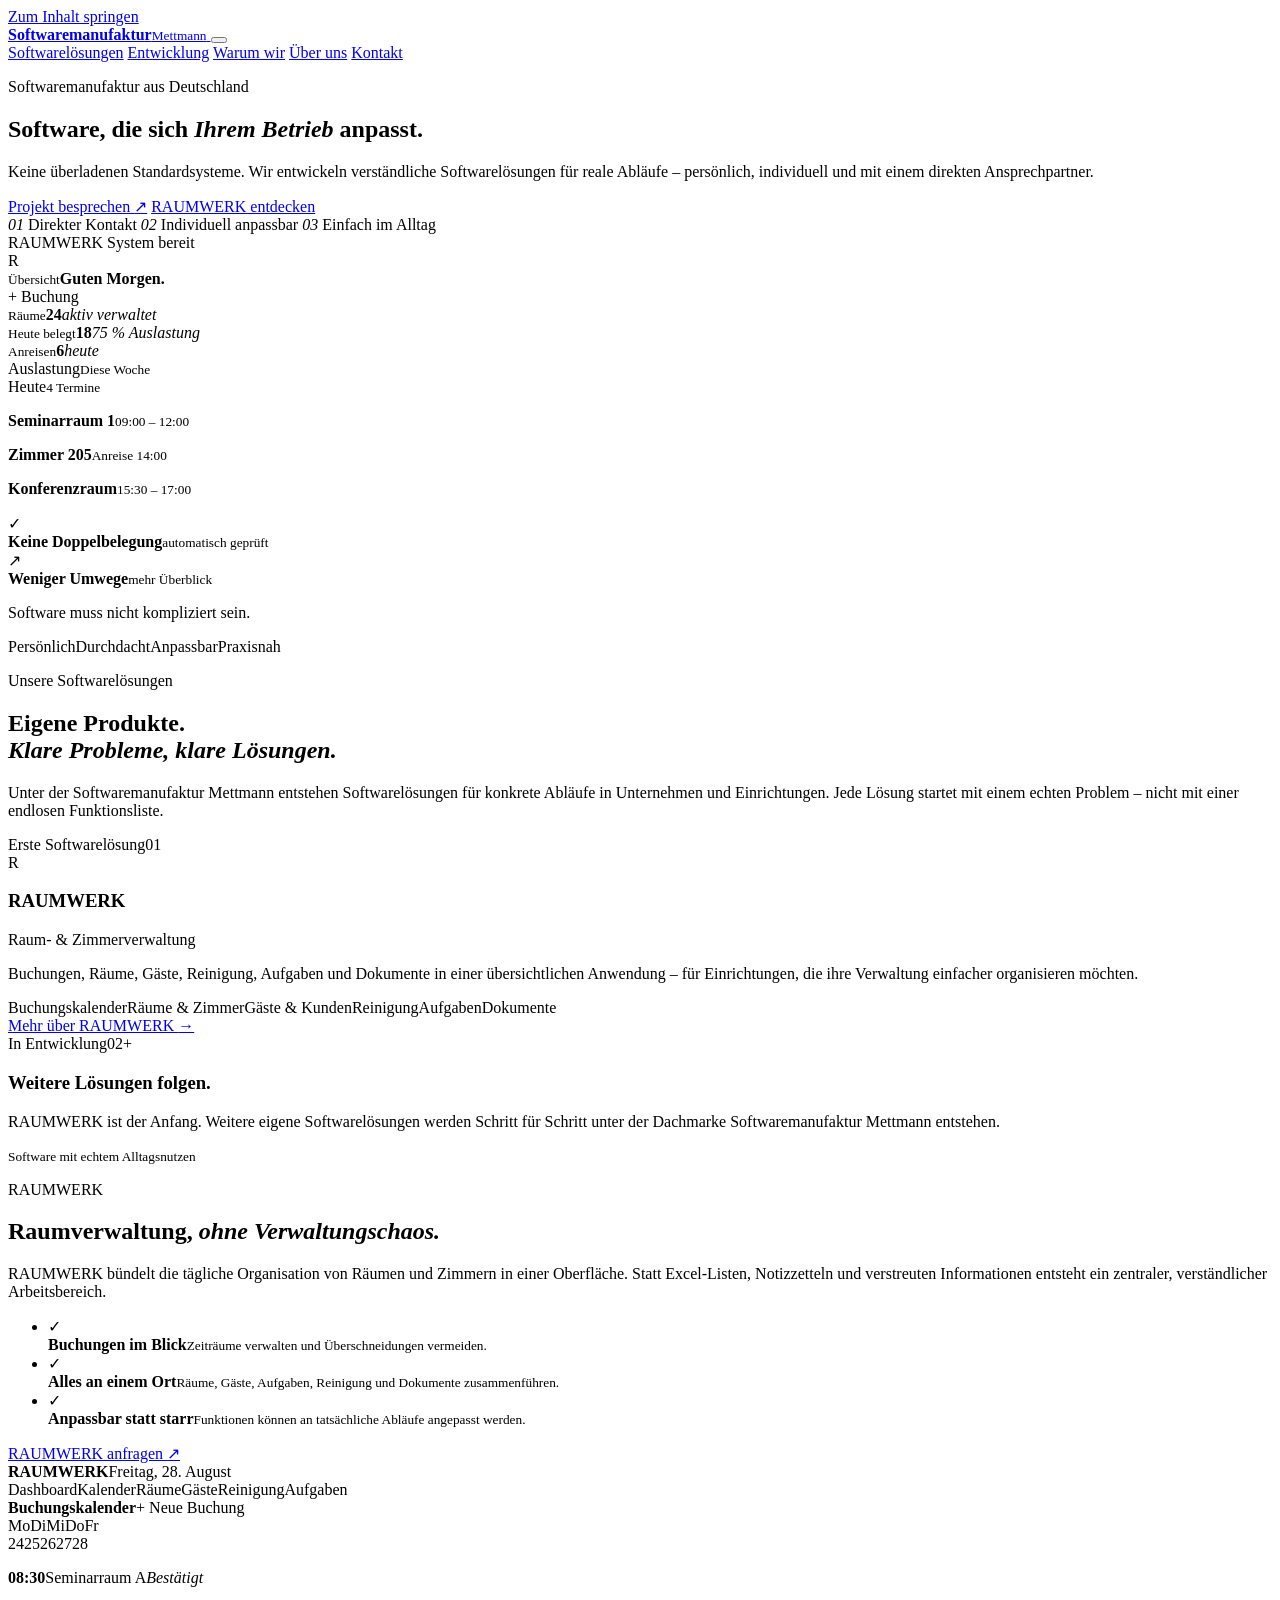
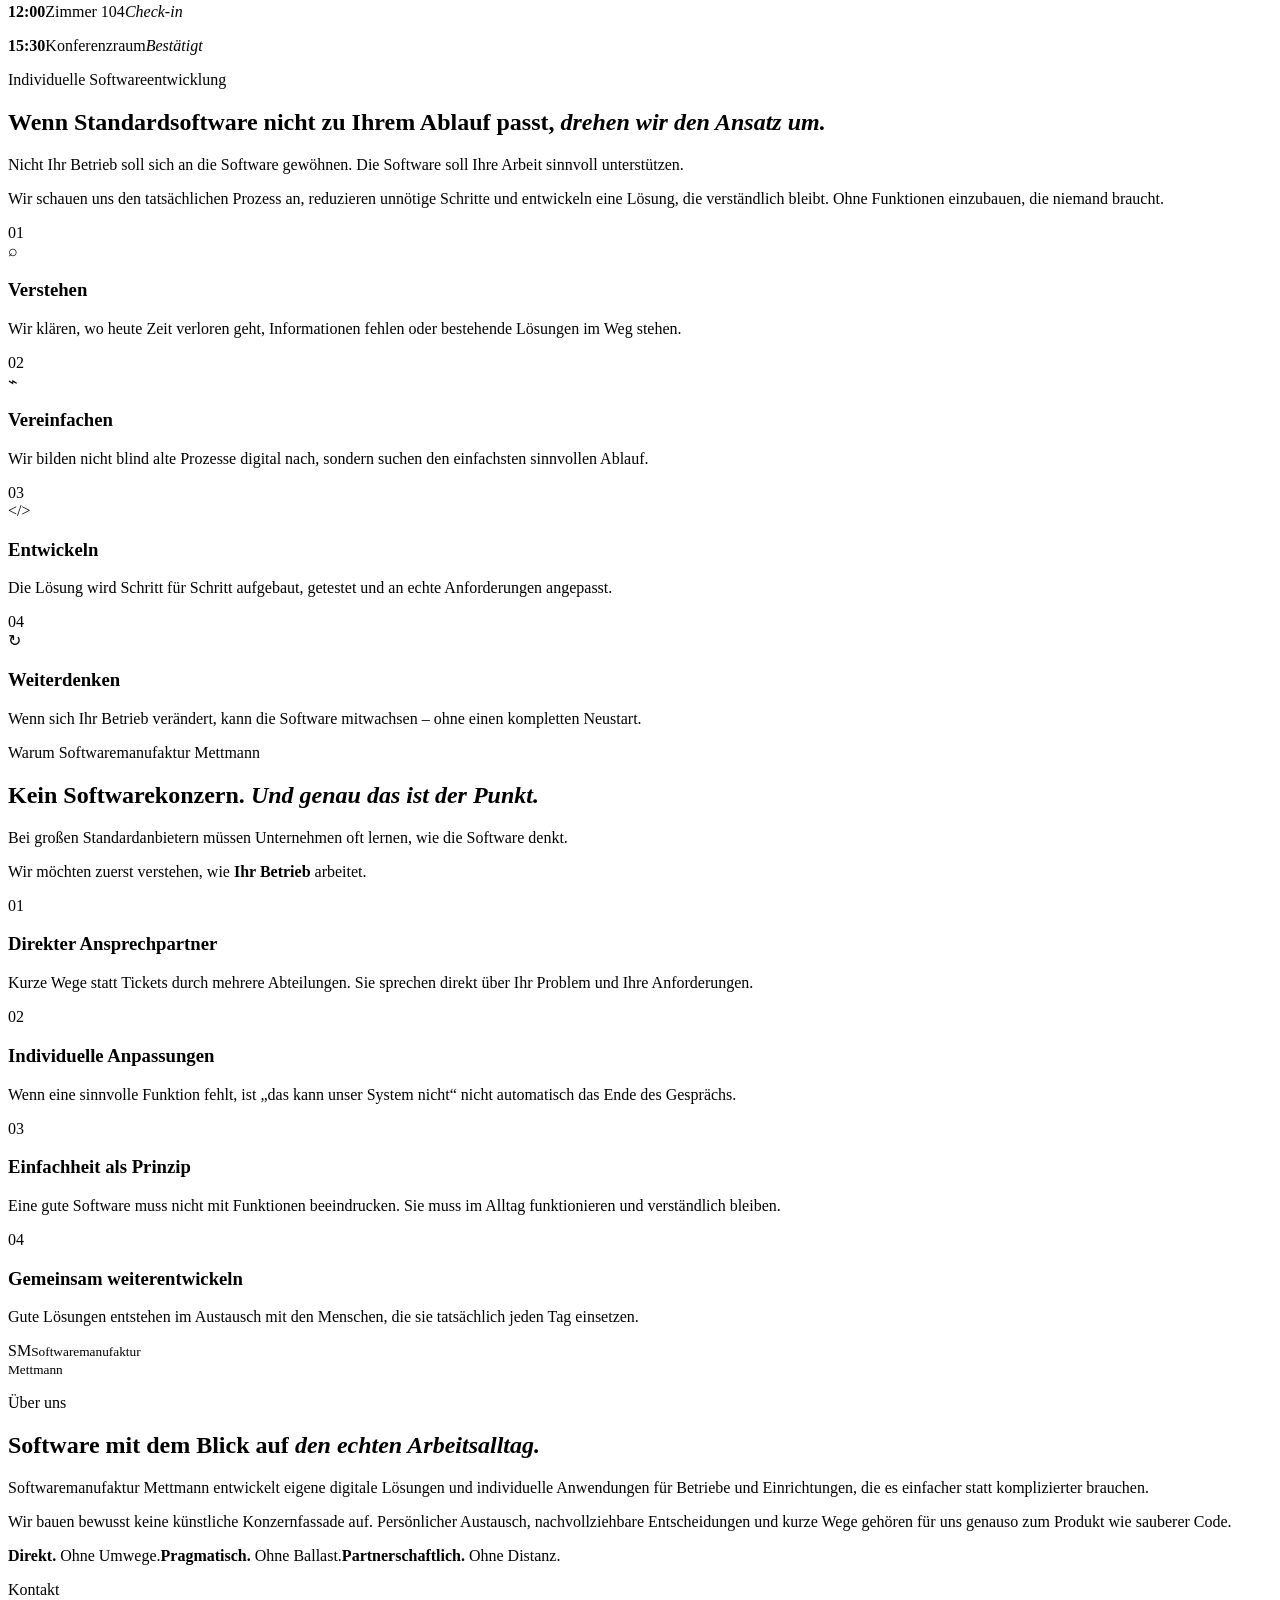
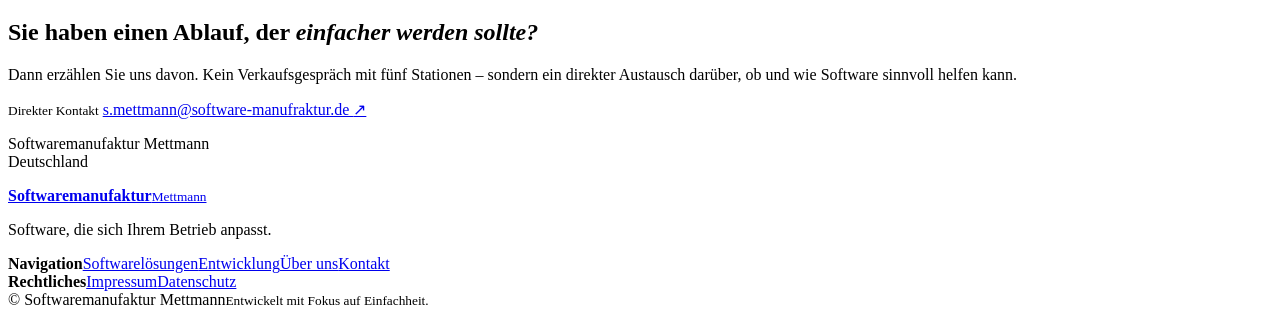
==== index.html @ 1923dc3a "feat: build homepage structure" ====
<!doctype html>
<html lang="de">
<head>
  <meta charset="utf-8">
  <meta name="viewport" content="width=device-width, initial-scale=1">
  <meta name="description" content="Softwaremanufaktur Mettmann entwickelt einfache, individuelle Softwarelösungen, die sich Ihrem Betrieb anpassen. Persönlich, direkt und ohne unnötigen Ballast.">
  <meta name="theme-color" content="#101416">
  <title>Softwaremanufaktur Mettmann – Software, die sich Ihrem Betrieb anpasst.</title>
  <link rel="stylesheet" href="styles.css">
  <script src="app.js" defer></script>
</head>
<body>
  <a class="skip-link" href="#main">Zum Inhalt springen</a>

  <header class="site-header" data-header>
    <div class="container header-inner">
      <a class="brand" href="#top" aria-label="Softwaremanufaktur Mettmann Startseite">
        <span class="brand-mark" aria-hidden="true"><span></span><span></span><span></span></span>
        <span class="brand-type"><strong>Softwaremanufaktur</strong><small>Mettmann</small></span>
      </a>

      <button class="menu-toggle" type="button" aria-label="Menü öffnen" aria-expanded="false" data-menu-toggle>
        <span></span><span></span>
      </button>

      <nav class="main-nav" aria-label="Hauptnavigation" data-nav>
        <a href="#loesungen">Softwarelösungen</a>
        <a href="#entwicklung">Entwicklung</a>
        <a href="#warum-wir">Warum wir</a>
        <a href="#ueber-uns">Über uns</a>
        <a class="nav-cta" href="#kontakt">Kontakt</a>
      </nav>
    </div>
  </header>

  <main id="main">
    <section class="hero" id="top">
      <div class="hero-glow" aria-hidden="true"></div>
      <div class="container hero-grid">
        <div class="hero-copy reveal">
          <p class="eyebrow"><span></span> Softwaremanufaktur aus Deutschland</p>
          <h1>Software, die sich <em>Ihrem Betrieb</em> anpasst.</h1>
          <p class="hero-lead">Keine überladenen Standardsysteme. Wir entwickeln verständliche Softwarelösungen für reale Abläufe – persönlich, individuell und mit einem direkten Ansprechpartner.</p>
          <div class="hero-actions">
            <a class="button button-primary" href="#kontakt">Projekt besprechen <span>↗</span></a>
            <a class="button button-ghost" href="#raumwerk">RAUMWERK entdecken</a>
          </div>
          <div class="hero-points" aria-label="Unsere Vorteile">
            <span><i>01</i> Direkter Kontakt</span>
            <span><i>02</i> Individuell anpassbar</span>
            <span><i>03</i> Einfach im Alltag</span>
          </div>
        </div>

        <div class="hero-visual reveal reveal-delay" aria-label="Vorschau einer Softwareoberfläche">
          <div class="visual-window">
            <div class="window-top">
              <div class="window-dots"><i></i><i></i><i></i></div>
              <span>RAUMWERK</span>
              <span class="window-status"><i></i> System bereit</span>
            </div>
            <div class="window-body">
              <aside class="mock-sidebar">
                <div class="mock-logo">R</div>
                <span class="mock-nav active"></span>
                <span class="mock-nav"></span>
                <span class="mock-nav"></span>
                <span class="mock-nav"></span>
                <span class="mock-nav"></span>
              </aside>
              <div class="mock-content">
                <div class="mock-heading">
                  <div><small>Übersicht</small><strong>Guten Morgen.</strong></div>
                  <span>+ Buchung</span>
                </div>
                <div class="mock-stats">
                  <article><small>Räume</small><b>24</b><i>aktiv verwaltet</i></article>
                  <article><small>Heute belegt</small><b>18</b><i>75 % Auslastung</i></article>
                  <article><small>Anreisen</small><b>6</b><i>heute</i></article>
                </div>
                <div class="mock-panels">
                  <article class="mock-chart">
                    <div class="mock-panel-title"><span>Auslastung</span><small>Diese Woche</small></div>
                    <div class="bars"><i style="--h:42%"></i><i style="--h:70%"></i><i style="--h:58%"></i><i style="--h:88%"></i><i style="--h:74%"></i><i style="--h:52%"></i><i style="--h:65%"></i></div>
                  </article>
                  <article class="mock-list">
                    <div class="mock-panel-title"><span>Heute</span><small>4 Termine</small></div>
                    <p><i></i><span><b>Seminarraum 1</b><small>09:00 – 12:00</small></span></p>
                    <p><i></i><span><b>Zimmer 205</b><small>Anreise 14:00</small></span></p>
                    <p><i></i><span><b>Konferenzraum</b><small>15:30 – 17:00</small></span></p>
                  </article>
                </div>
              </div>
            </div>
          </div>
          <div class="floating-note note-one"><span>✓</span><div><b>Keine Doppelbelegung</b><small>automatisch geprüft</small></div></div>
          <div class="floating-note note-two"><span>↗</span><div><b>Weniger Umwege</b><small>mehr Überblick</small></div></div>
        </div>
      </div>
    </section>

    <section class="trust-strip" aria-label="Positionierung">
      <div class="container trust-inner">
        <p>Software muss nicht kompliziert sein.</p>
        <div class="trust-line"></div>
        <span>Persönlich</span><span>Durchdacht</span><span>Anpassbar</span><span>Praxisnah</span>
      </div>
    </section>

    <section class="section solutions" id="loesungen">
      <div class="container">
        <div class="section-head reveal">
          <div>
            <p class="eyebrow"><span></span> Unsere Softwarelösungen</p>
            <h2>Eigene Produkte. <br><em>Klare Probleme, klare Lösungen.</em></h2>
          </div>
          <p>Unter der Softwaremanufaktur Mettmann entstehen Softwarelösungen für konkrete Abläufe in Unternehmen und Einrichtungen. Jede Lösung startet mit einem echten Problem – nicht mit einer endlosen Funktionsliste.</p>
        </div>

        <div class="product-grid">
          <article class="product-card product-featured reveal" id="raumwerk">
            <div class="product-topline"><span class="product-status"><i></i> Erste Softwarelösung</span><span>01</span></div>
            <div class="product-title">
              <div class="raumwerk-mark" aria-hidden="true">R</div>
              <div><h3>RAUMWERK</h3><p>Raum- & Zimmerverwaltung</p></div>
            </div>
            <p class="product-copy">Buchungen, Räume, Gäste, Reinigung, Aufgaben und Dokumente in einer übersichtlichen Anwendung – für Einrichtungen, die ihre Verwaltung einfacher organisieren möchten.</p>
            <div class="feature-tags">
              <span>Buchungskalender</span><span>Räume & Zimmer</span><span>Gäste & Kunden</span><span>Reinigung</span><span>Aufgaben</span><span>Dokumente</span>
            </div>
            <a class="text-link" href="#raumwerk-detail">Mehr über RAUMWERK <span>→</span></a>
          </article>

          <article class="product-card product-next reveal reveal-delay">
            <div class="product-topline"><span class="product-status muted-status">In Entwicklung</span><span>02+</span></div>
            <div class="next-symbol" aria-hidden="true"><i></i><i></i><i></i></div>
            <h3>Weitere Lösungen folgen.</h3>
            <p>RAUMWERK ist der Anfang. Weitere eigene Softwarelösungen werden Schritt für Schritt unter der Dachmarke Softwaremanufaktur Mettmann entstehen.</p>
            <div class="next-line"><span></span><small>Software mit echtem Alltagsnutzen</small></div>
          </article>
        </div>
      </div>
    </section>

    <section class="section room-section" id="raumwerk-detail">
      <div class="container room-grid">
        <div class="room-copy reveal">
          <p class="eyebrow light"><span></span> RAUMWERK</p>
          <h2>Raumverwaltung, <em>ohne Verwaltungschaos.</em></h2>
          <p>RAUMWERK bündelt die tägliche Organisation von Räumen und Zimmern in einer Oberfläche. Statt Excel-Listen, Notizzetteln und verstreuten Informationen entsteht ein zentraler, verständlicher Arbeitsbereich.</p>
          <ul class="check-list">
            <li><span>✓</span><div><b>Buchungen im Blick</b><small>Zeiträume verwalten und Überschneidungen vermeiden.</small></div></li>
            <li><span>✓</span><div><b>Alles an einem Ort</b><small>Räume, Gäste, Aufgaben, Reinigung und Dokumente zusammenführen.</small></div></li>
            <li><span>✓</span><div><b>Anpassbar statt starr</b><small>Funktionen können an tatsächliche Abläufe angepasst werden.</small></div></li>
          </ul>
          <a class="button button-light" href="#kontakt">RAUMWERK anfragen <span>↗</span></a>
        </div>

        <div class="room-interface reveal reveal-delay" aria-hidden="true">
          <div class="room-ui-top"><strong>RAUMWERK</strong><span>Freitag, 28. August</span></div>
          <div class="room-ui-body">
            <div class="room-ui-nav">
              <span class="active">Dashboard</span><span>Kalender</span><span>Räume</span><span>Gäste</span><span>Reinigung</span><span>Aufgaben</span>
            </div>
            <div class="room-ui-main">
              <div class="room-ui-head"><strong>Buchungskalender</strong><span>+ Neue Buchung</span></div>
              <div class="calendar-row labels"><span>Mo</span><span>Di</span><span>Mi</span><span>Do</span><span>Fr</span></div>
              <div class="calendar-row cells"><span>24</span><span>25<i></i></span><span>26<i></i><i></i></span><span>27<i></i></span><span class="today">28<i></i><i></i></span></div>
              <div class="room-table"><p><b>08:30</b><span>Seminarraum A</span><em>Bestätigt</em></p><p><b>12:00</b><span>Zimmer 104</span><em>Check-in</em></p><p><b>15:30</b><span>Konferenzraum</span><em>Bestätigt</em></p></div>
            </div>
          </div>
        </div>
      </div>
    </section>

    <section class="section development" id="entwicklung">
      <div class="container dev-grid">
        <div class="dev-heading reveal">
          <p class="eyebrow"><span></span> Individuelle Softwareentwicklung</p>
          <h2>Wenn Standardsoftware nicht zu Ihrem Ablauf passt, <em>drehen wir den Ansatz um.</em></h2>
        </div>
        <div class="dev-copy reveal reveal-delay">
          <p class="large-copy">Nicht Ihr Betrieb soll sich an die Software gewöhnen. Die Software soll Ihre Arbeit sinnvoll unterstützen.</p>
          <p>Wir schauen uns den tatsächlichen Prozess an, reduzieren unnötige Schritte und entwickeln eine Lösung, die verständlich bleibt. Ohne Funktionen einzubauen, die niemand braucht.</p>
        </div>
      </div>

      <div class="container process-grid">
        <article class="process-card reveal"><span>01</span><div class="process-icon">⌕</div><h3>Verstehen</h3><p>Wir klären, wo heute Zeit verloren geht, Informationen fehlen oder bestehende Lösungen im Weg stehen.</p></article>
        <article class="process-card reveal"><span>02</span><div class="process-icon">⌁</div><h3>Vereinfachen</h3><p>Wir bilden nicht blind alte Prozesse digital nach, sondern suchen den einfachsten sinnvollen Ablauf.</p></article>
        <article class="process-card reveal"><span>03</span><div class="process-icon">&lt;/&gt;</div><h3>Entwickeln</h3><p>Die Lösung wird Schritt für Schritt aufgebaut, getestet und an echte Anforderungen angepasst.</p></article>
        <article class="process-card reveal"><span>04</span><div class="process-icon">↻</div><h3>Weiterdenken</h3><p>Wenn sich Ihr Betrieb verändert, kann die Software mitwachsen – ohne einen kompletten Neustart.</p></article>
      </div>
    </section>

    <section class="section why" id="warum-wir">
      <div class="container">
        <div class="why-intro reveal">
          <p class="eyebrow light"><span></span> Warum Softwaremanufaktur Mettmann</p>
          <h2>Kein Softwarekonzern. <em>Und genau das ist der Punkt.</em></h2>
        </div>
        <div class="why-layout">
          <div class="why-statement reveal">
            <p>Bei großen Standardanbietern müssen Unternehmen oft lernen, wie die Software denkt.</p>
            <p class="accent-copy">Wir möchten zuerst verstehen, wie <strong>Ihr Betrieb</strong> arbeitet.</p>
          </div>
          <div class="why-list reveal reveal-delay">
            <article><span>01</span><div><h3>Direkter Ansprechpartner</h3><p>Kurze Wege statt Tickets durch mehrere Abteilungen. Sie sprechen direkt über Ihr Problem und Ihre Anforderungen.</p></div></article>
            <article><span>02</span><div><h3>Individuelle Anpassungen</h3><p>Wenn eine sinnvolle Funktion fehlt, ist „das kann unser System nicht“ nicht automatisch das Ende des Gesprächs.</p></div></article>
            <article><span>03</span><div><h3>Einfachheit als Prinzip</h3><p>Eine gute Software muss nicht mit Funktionen beeindrucken. Sie muss im Alltag funktionieren und verständlich bleiben.</p></div></article>
            <article><span>04</span><div><h3>Gemeinsam weiterentwickeln</h3><p>Gute Lösungen entstehen im Austausch mit den Menschen, die sie tatsächlich jeden Tag einsetzen.</p></div></article>
          </div>
        </div>
      </div>
    </section>

    <section class="section about" id="ueber-uns">
      <div class="container about-grid">
        <div class="about-number reveal"><span>SM</span><small>Softwaremanufaktur<br>Mettmann</small></div>
        <div class="about-copy reveal reveal-delay">
          <p class="eyebrow"><span></span> Über uns</p>
          <h2>Software mit dem Blick auf <em>den echten Arbeitsalltag.</em></h2>
          <p class="large-copy">Softwaremanufaktur Mettmann entwickelt eigene digitale Lösungen und individuelle Anwendungen für Betriebe und Einrichtungen, die es einfacher statt komplizierter brauchen.</p>
          <p>Wir bauen bewusst keine künstliche Konzernfassade auf. Persönlicher Austausch, nachvollziehbare Entscheidungen und kurze Wege gehören für uns genauso zum Produkt wie sauberer Code.</p>
          <div class="about-values"><span><b>Direkt.</b> Ohne Umwege.</span><span><b>Pragmatisch.</b> Ohne Ballast.</span><span><b>Partnerschaftlich.</b> Ohne Distanz.</span></div>
        </div>
      </div>
    </section>

    <section class="contact-section" id="kontakt">
      <div class="container contact-card reveal">
        <div class="contact-copy">
          <p class="eyebrow light"><span></span> Kontakt</p>
          <h2>Sie haben einen Ablauf, der <em>einfacher werden sollte?</em></h2>
          <p>Dann erzählen Sie uns davon. Kein Verkaufsgespräch mit fünf Stationen – sondern ein direkter Austausch darüber, ob und wie Software sinnvoll helfen kann.</p>
        </div>
        <div class="contact-action">
          <small>Direkter Kontakt</small>
          <a href="mailto:s.mettmann@software-manufraktur.de">s.mettmann@software-manufraktur.de <span>↗</span></a>
          <p>Softwaremanufaktur Mettmann<br>Deutschland</p>
        </div>
      </div>
    </section>
  </main>

  <footer class="site-footer">
    <div class="container footer-grid">
      <div class="footer-brand">
        <a class="brand" href="#top">
          <span class="brand-mark" aria-hidden="true"><span></span><span></span><span></span></span>
          <span class="brand-type"><strong>Softwaremanufaktur</strong><small>Mettmann</small></span>
        </a>
        <p>Software, die sich Ihrem Betrieb anpasst.</p>
      </div>
      <div class="footer-links"><strong>Navigation</strong><a href="#loesungen">Softwarelösungen</a><a href="#entwicklung">Entwicklung</a><a href="#ueber-uns">Über uns</a><a href="#kontakt">Kontakt</a></div>
      <div class="footer-links"><strong>Rechtliches</strong><a href="impressum.html">Impressum</a><a href="datenschutz.html">Datenschutz</a></div>
      <div class="footer-meta"><span>© <span data-year></span> Softwaremanufaktur Mettmann</span><small>Entwickelt mit Fokus auf Einfachheit.</small></div>
    </div>
  </footer>
</body>
</html>
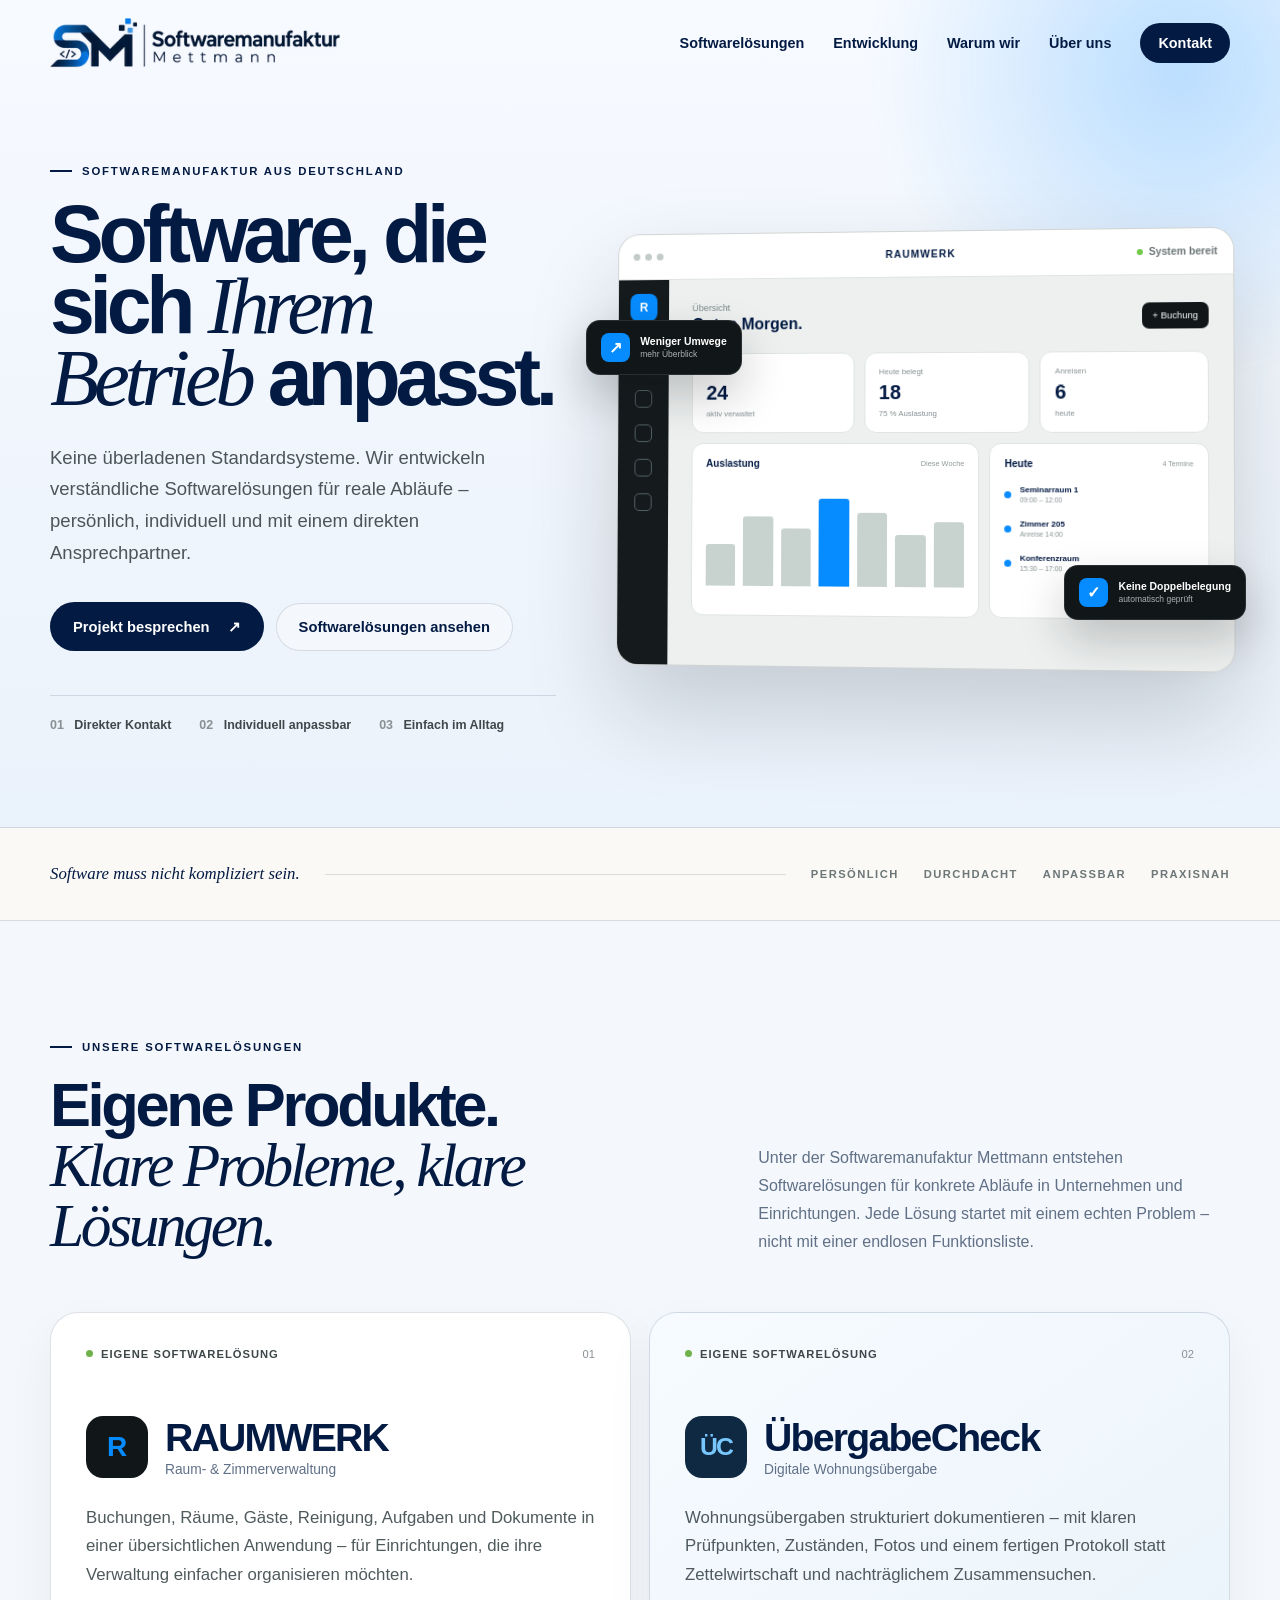
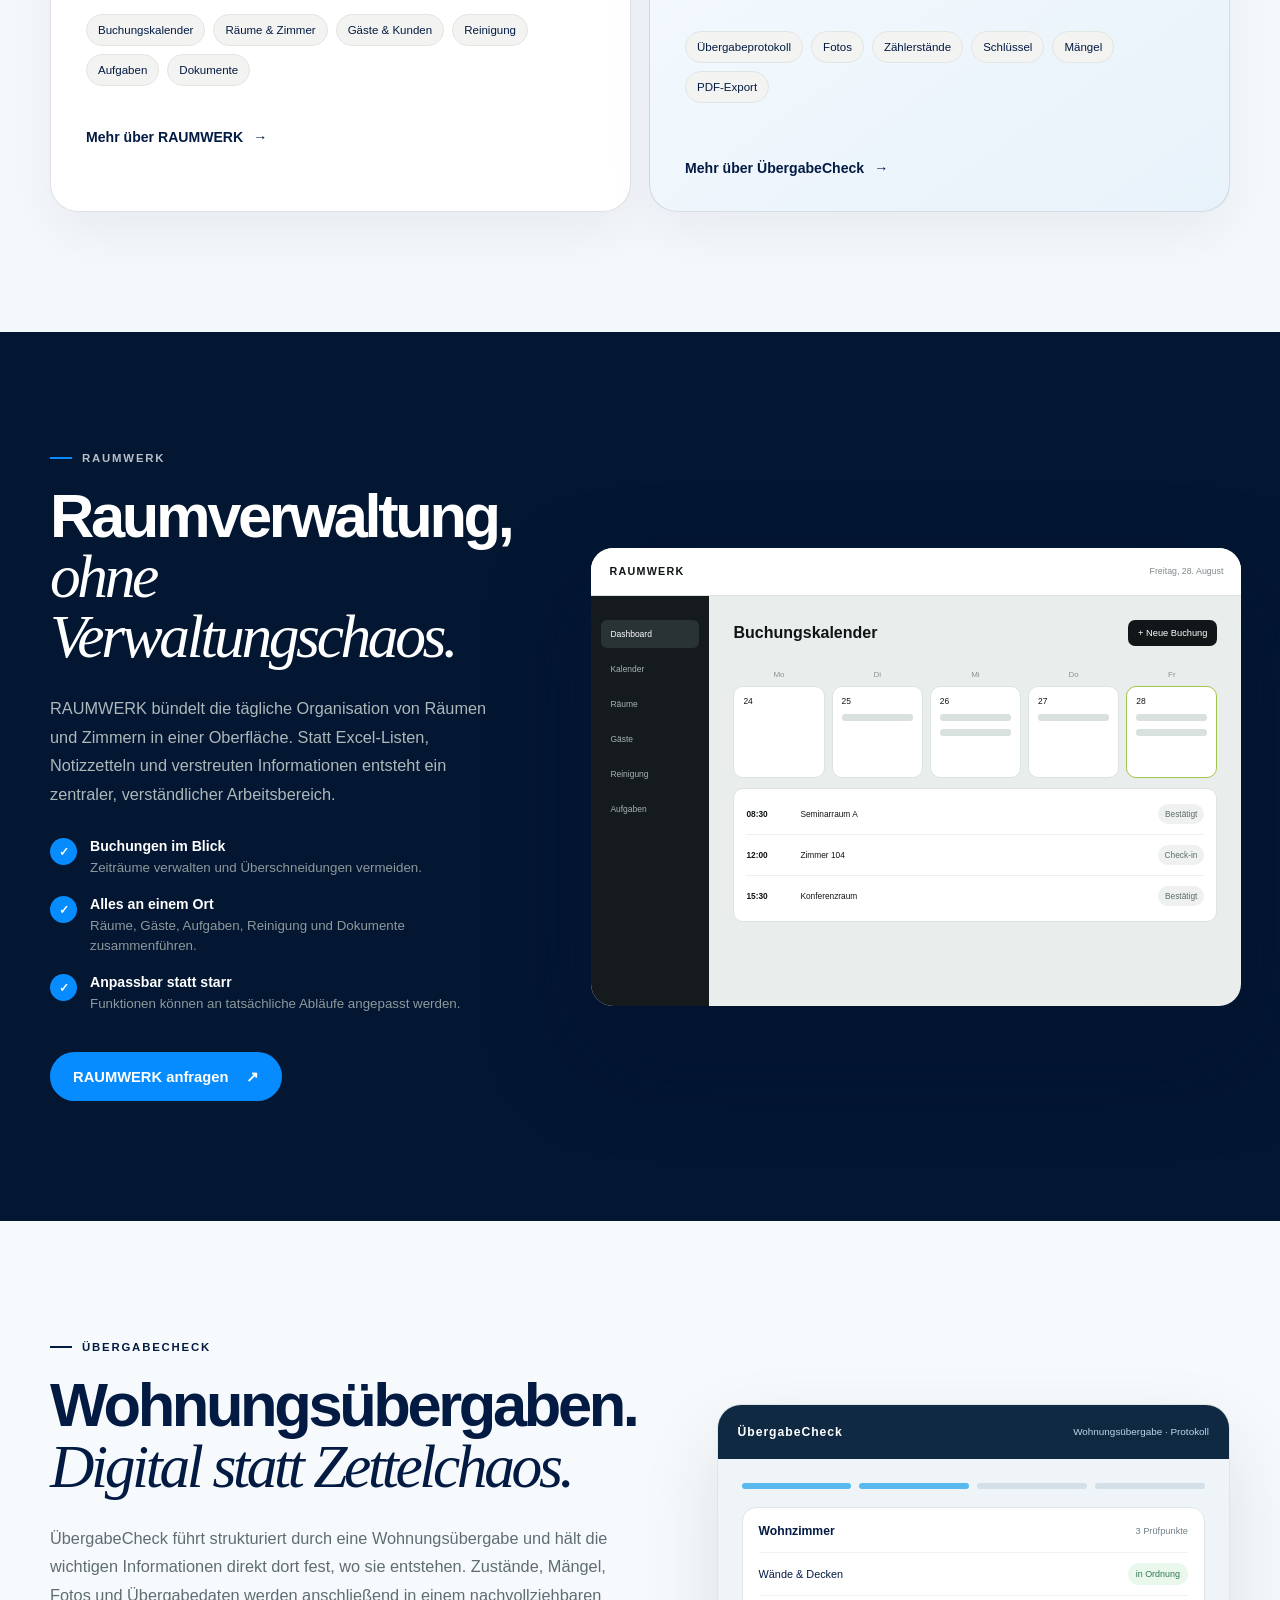
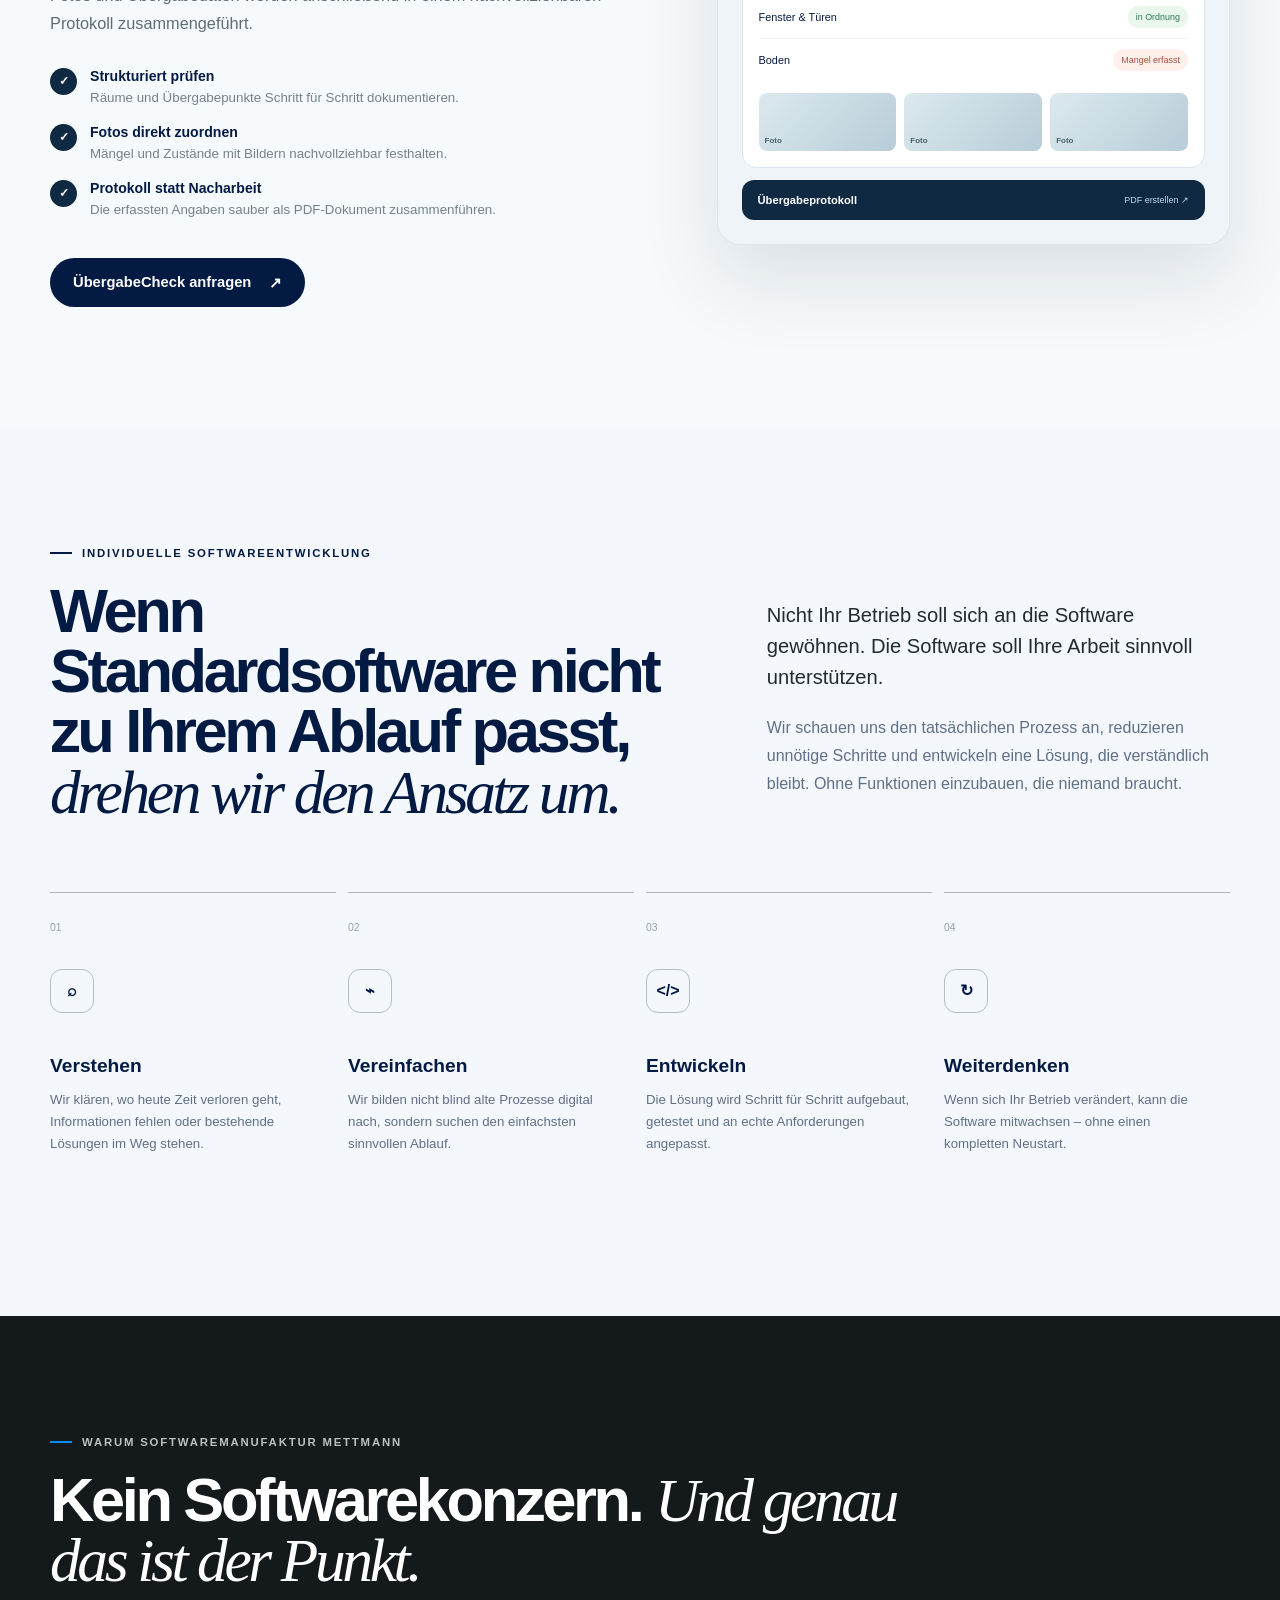
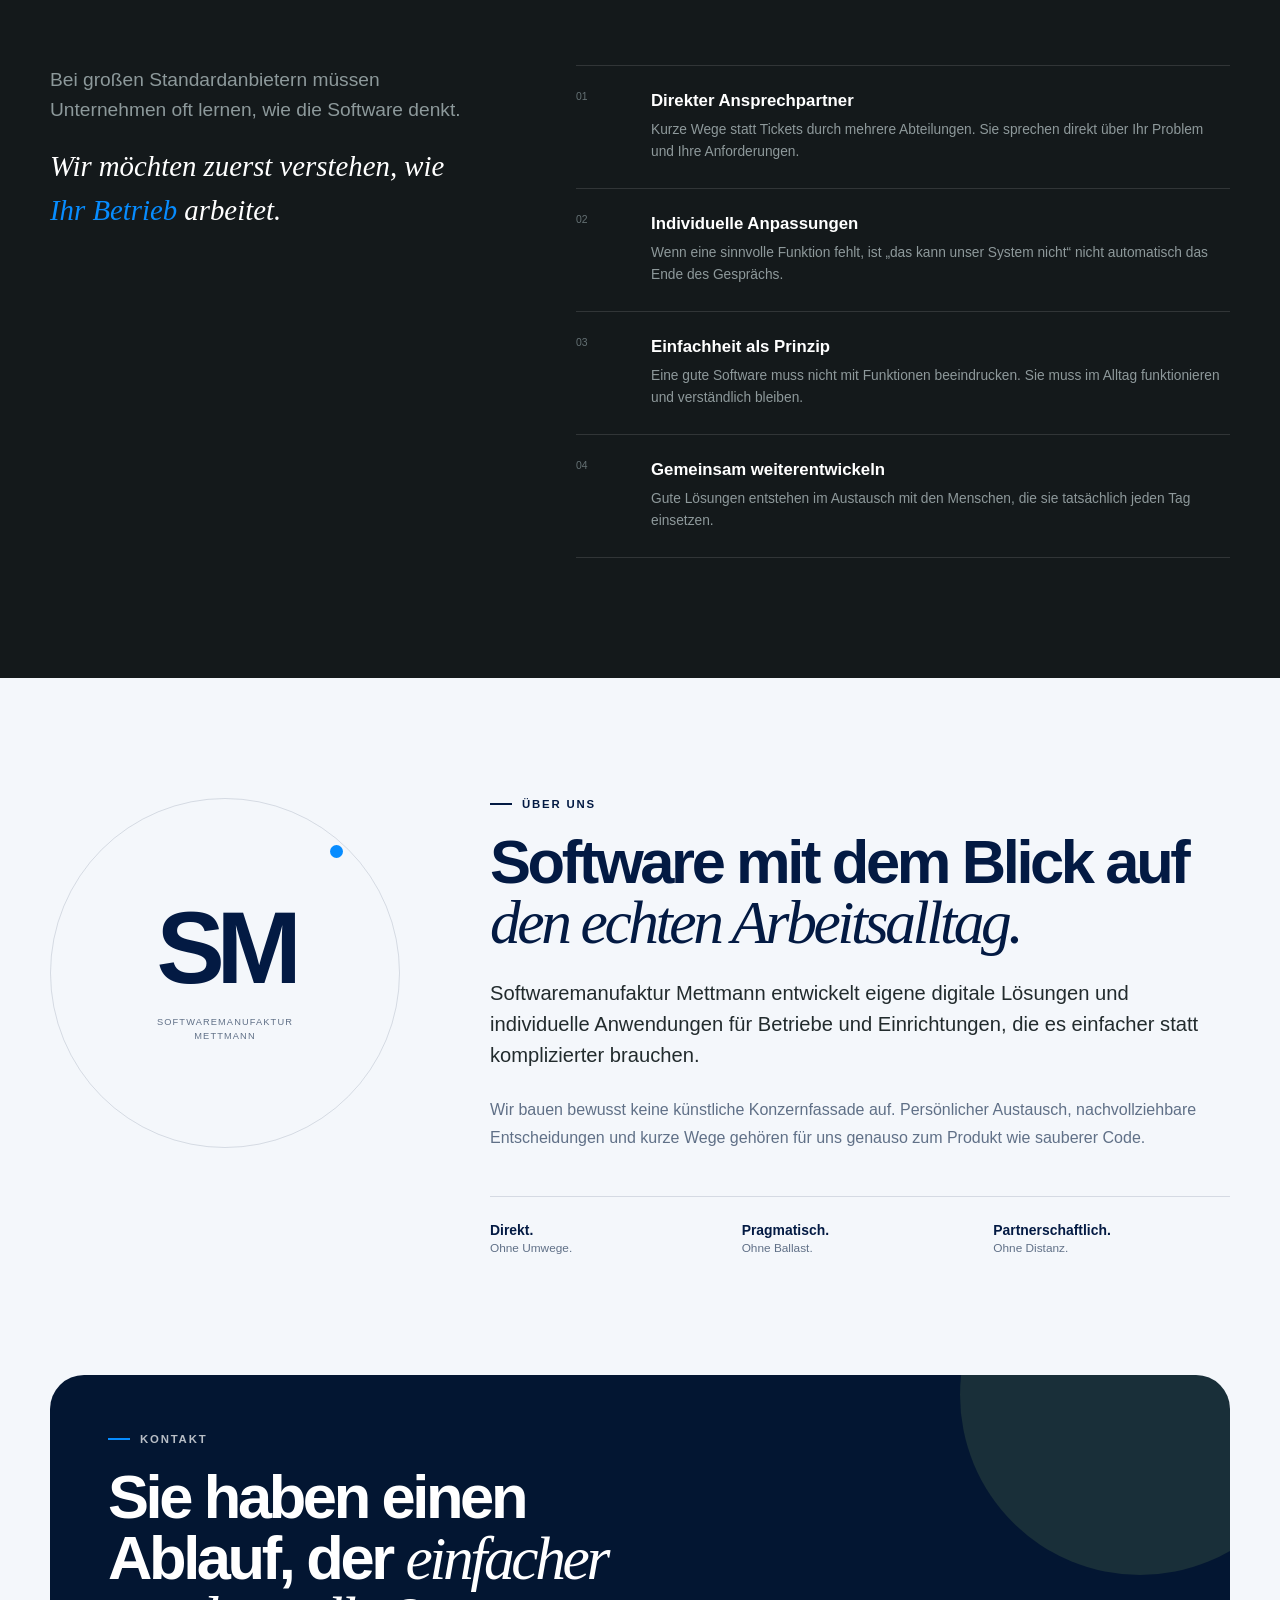
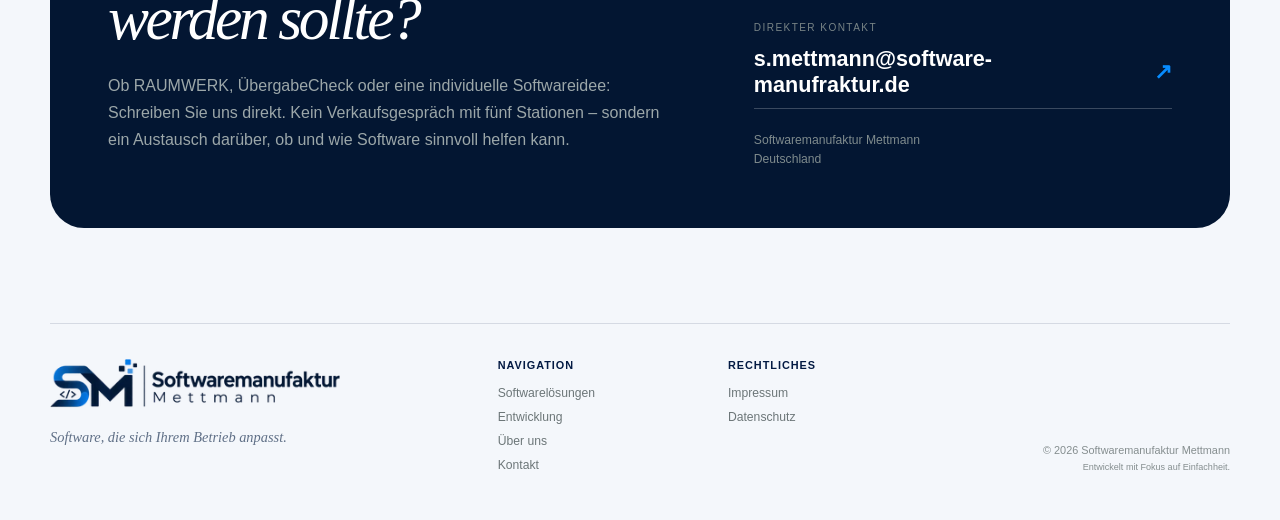
==== commit 38162414: "Add ÜbergabeCheck as second software product" ====
--- a/index.html
+++ b/index.html
@@ -3,10 +3,11 @@
 <head>
   <meta charset="utf-8">
   <meta name="viewport" content="width=device-width, initial-scale=1">
-  <meta name="description" content="Softwaremanufaktur Mettmann entwickelt einfache, individuelle Softwarelösungen, die sich Ihrem Betrieb anpassen. Persönlich, direkt und ohne unnötigen Ballast.">
+  <meta name="description" content="Softwaremanufaktur Mettmann entwickelt eigene und individuelle Softwarelösungen wie RAUMWERK und ÜbergabeCheck – verständlich, praxisnah und an reale Abläufe angepasst.">
   <meta name="theme-color" content="#101416">
   <title>Softwaremanufaktur Mettmann – Software, die sich Ihrem Betrieb anpasst.</title>
   <link rel="stylesheet" href="styles.css">
+  <link rel="stylesheet" href="products.css">
   <script src="app.js" defer></script>
 </head>
 <body>
@@ -43,7 +44,7 @@
           <p class="hero-lead">Keine überladenen Standardsysteme. Wir entwickeln verständliche Softwarelösungen für reale Abläufe – persönlich, individuell und mit einem direkten Ansprechpartner.</p>
           <div class="hero-actions">
             <a class="button button-primary" href="#kontakt">Projekt besprechen <span>↗</span></a>
-            <a class="button button-ghost" href="#raumwerk">RAUMWERK entdecken</a>
+            <a class="button button-ghost" href="#loesungen">Softwarelösungen ansehen</a>
           </div>
           <div class="hero-points" aria-label="Unsere Vorteile">
             <span><i>01</i> Direkter Kontakt</span>
@@ -119,7 +120,7 @@
 
         <div class="product-grid">
           <article class="product-card product-featured reveal" id="raumwerk">
-            <div class="product-topline"><span class="product-status"><i></i> Erste Softwarelösung</span><span>01</span></div>
+            <div class="product-topline"><span class="product-status"><i></i> Eigene Softwarelösung</span><span>01</span></div>
             <div class="product-title">
               <div class="raumwerk-mark" aria-hidden="true">R</div>
               <div><h3>RAUMWERK</h3><p>Raum- & Zimmerverwaltung</p></div>
@@ -131,12 +132,17 @@
             <a class="text-link" href="#raumwerk-detail">Mehr über RAUMWERK <span>→</span></a>
           </article>
 
-          <article class="product-card product-next reveal reveal-delay">
-            <div class="product-topline"><span class="product-status muted-status">In Entwicklung</span><span>02+</span></div>
-            <div class="next-symbol" aria-hidden="true"><i></i><i></i><i></i></div>
-            <h3>Weitere Lösungen folgen.</h3>
-            <p>RAUMWERK ist der Anfang. Weitere eigene Softwarelösungen werden Schritt für Schritt unter der Dachmarke Softwaremanufaktur Mettmann entstehen.</p>
-            <div class="next-line"><span></span><small>Software mit echtem Alltagsnutzen</small></div>
+          <article class="product-card product-uebergabe reveal reveal-delay" id="uebergabecheck">
+            <div class="product-topline"><span class="product-status"><i></i> Eigene Softwarelösung</span><span>02</span></div>
+            <div class="product-title">
+              <div class="uebergabe-mark" aria-hidden="true">ÜC</div>
+              <div><h3>ÜbergabeCheck</h3><p>Digitale Wohnungsübergabe</p></div>
+            </div>
+            <p class="product-copy">Wohnungsübergaben strukturiert dokumentieren – mit klaren Prüfpunkten, Zuständen, Fotos und einem fertigen Protokoll statt Zettelwirtschaft und nachträglichem Zusammensuchen.</p>
+            <div class="feature-tags">
+              <span>Übergabeprotokoll</span><span>Fotos</span><span>Zählerstände</span><span>Schlüssel</span><span>Mängel</span><span>PDF-Export</span>
+            </div>
+            <a class="text-link" href="#uebergabecheck-detail">Mehr über ÜbergabeCheck <span>→</span></a>
           </article>
         </div>
       </div>
@@ -173,6 +179,37 @@
       </div>
     </section>
 
+    <section class="section handover-section" id="uebergabecheck-detail">
+      <div class="container handover-grid">
+        <div class="handover-copy reveal">
+          <p class="eyebrow"><span></span> ÜbergabeCheck</p>
+          <h2>Wohnungsübergaben. <em>Digital statt Zettelchaos.</em></h2>
+          <p>ÜbergabeCheck führt strukturiert durch eine Wohnungsübergabe und hält die wichtigen Informationen direkt dort fest, wo sie entstehen. Zustände, Mängel, Fotos und Übergabedaten werden anschließend in einem nachvollziehbaren Protokoll zusammengeführt.</p>
+          <ul class="handover-list">
+            <li><span>✓</span><div><b>Strukturiert prüfen</b><small>Räume und Übergabepunkte Schritt für Schritt dokumentieren.</small></div></li>
+            <li><span>✓</span><div><b>Fotos direkt zuordnen</b><small>Mängel und Zustände mit Bildern nachvollziehbar festhalten.</small></div></li>
+            <li><span>✓</span><div><b>Protokoll statt Nacharbeit</b><small>Die erfassten Angaben sauber als PDF-Dokument zusammenführen.</small></div></li>
+          </ul>
+          <a class="button button-primary" href="#kontakt">ÜbergabeCheck anfragen <span>↗</span></a>
+        </div>
+
+        <div class="handover-preview reveal reveal-delay" aria-hidden="true">
+          <div class="handover-preview-top"><strong>ÜbergabeCheck</strong><span>Wohnungsübergabe · Protokoll</span></div>
+          <div class="handover-preview-body">
+            <div class="handover-progress"><span></span><span></span><span></span><span></span></div>
+            <div class="handover-card">
+              <div class="handover-card-head"><b>Wohnzimmer</b><small>3 Prüfpunkte</small></div>
+              <div class="handover-check"><span>Wände & Decken</span><em>in Ordnung</em></div>
+              <div class="handover-check"><span>Fenster & Türen</span><em>in Ordnung</em></div>
+              <div class="handover-check"><span>Boden</span><em class="issue">Mangel erfasst</em></div>
+              <div class="handover-photo-row"><i></i><i></i><i></i></div>
+            </div>
+            <div class="handover-pdf"><b>Übergabeprotokoll</b><span>PDF erstellen ↗</span></div>
+          </div>
+        </div>
+      </div>
+    </section>
+
     <section class="section development" id="entwicklung">
       <div class="container dev-grid">
         <div class="dev-heading reveal">
@@ -232,7 +269,7 @@
         <div class="contact-copy">
           <p class="eyebrow light"><span></span> Kontakt</p>
           <h2>Sie haben einen Ablauf, der <em>einfacher werden sollte?</em></h2>
-          <p>Dann erzählen Sie uns davon. Kein Verkaufsgespräch mit fünf Stationen – sondern ein direkter Austausch darüber, ob und wie Software sinnvoll helfen kann.</p>
+          <p>Ob RAUMWERK, ÜbergabeCheck oder eine individuelle Softwareidee: Schreiben Sie uns direkt. Kein Verkaufsgespräch mit fünf Stationen – sondern ein Austausch darüber, ob und wie Software sinnvoll helfen kann.</p>
         </div>
         <div class="contact-action">
           <small>Direkter Kontakt</small>
@@ -258,4 +295,4 @@
     </div>
   </footer>
 </body>
-</html>
+</html>
--- a/styles.css
+++ b/styles.css
@@ -0,0 +1 @@
+:root{--bg:#f2f0e9;--paper:#faf9f5;--ink:#111719;--muted:#657074;--line:rgba(17,23,25,.13);--dark:#101416;--dark-2:#171d1f;--lime:#c7f36a;--lime-soft:#e8f8c4;--white:#fff;--radius:28px;--shadow:0 28px 80px rgba(10,15,17,.12);--container:min(1180px,calc(100% - 48px));font-family:Inter,ui-sans-serif,-apple-system,BlinkMacSystemFont,"Segoe UI",sans-serif;color-scheme:light}*{box-sizing:border-box}html{scroll-behavior:smooth;scroll-padding-top:100px}body{margin:0;background:var(--bg);color:var(--ink);font-family:Inter,ui-sans-serif,-apple-system,BlinkMacSystemFont,"Segoe UI",sans-serif;-webkit-font-smoothing:antialiased}body.menu-open{overflow:hidden}a{color:inherit;text-decoration:none}button,input,textarea{font:inherit}.container{width:var(--container);margin-inline:auto}.skip-link{position:fixed;left:16px;top:-80px;z-index:999;background:var(--lime);color:var(--ink);padding:12px 18px;border-radius:12px;font-weight:800}.skip-link:focus{top:16px}.site-header{position:fixed;inset:0 0 auto;z-index:50;border-bottom:1px solid transparent;transition:.25s ease}.site-header.scrolled{background:rgba(242,240,233,.88);backdrop-filter:blur(16px);border-color:var(--line)}.header-inner{height:86px;display:flex;align-items:center;justify-content:space-between;gap:28px}.brand{display:inline-flex;align-items:center;gap:13px;min-width:max-content}.brand-mark{width:34px;height:34px;display:grid;grid-template-columns:repeat(3,1fr);gap:3px;transform:skew(-8deg)}.brand-mark span{display:block;background:var(--ink);border-radius:2px}.brand-mark span:nth-child(1){height:100%}.brand-mark span:nth-child(2){height:70%;align-self:end}.brand-mark span:nth-child(3){height:44%;align-self:end;background:var(--lime)}.brand-type{display:flex;flex-direction:column;line-height:1}.brand-type strong{text-transform:uppercase;letter-spacing:.055em;font-size:.81rem}.brand-type small{text-transform:uppercase;letter-spacing:.25em;font-size:.58rem;margin-top:6px;color:var(--muted)}.main-nav{display:flex;align-items:center;gap:29px;font-size:.9rem;font-weight:650}.main-nav>a:not(.nav-cta){position:relative}.main-nav>a:not(.nav-cta)::after{content:"";position:absolute;left:0;right:100%;bottom:-5px;height:1px;background:var(--ink);transition:.2s}.main-nav>a:not(.nav-cta):hover::after{right:0}.nav-cta{background:var(--ink);color:var(--white);padding:12px 18px;border-radius:999px}.menu-toggle{display:none;border:0;background:transparent;padding:10px}.hero{position:relative;min-height:780px;padding:165px 0 96px;overflow:hidden;background:linear-gradient(180deg,#f4f2ec 0%,#ece9e0 100%)}.hero::after{content:"";position:absolute;left:0;right:0;bottom:0;height:1px;background:var(--line)}.hero-glow{position:absolute;width:620px;height:620px;right:-210px;top:-240px;border-radius:50%;background:radial-gradient(circle,rgba(199,243,106,.48) 0,rgba(199,243,106,.1) 46%,transparent 70%);filter:blur(10px)}.hero-grid{display:grid;grid-template-columns:minmax(0,.9fr) minmax(560px,1.1fr);align-items:center;gap:55px}.eyebrow{text-transform:uppercase;letter-spacing:.16em;font-size:.71rem;font-weight:800;display:flex;align-items:center;gap:10px;margin:0 0 22px}.eyebrow>span{width:22px;height:2px;background:var(--ink)}.eyebrow.light{color:rgba(255,255,255,.72)}.eyebrow.light>span{background:var(--lime)}h1,h2,h3,p{margin-top:0}h1{font-size:clamp(3.25rem,6.3vw,6.75rem);letter-spacing:-.065em;line-height:.88;margin-bottom:28px;max-width:820px}h1 em,h2 em{font-family:Georgia,"Times New Roman",serif;font-weight:400}.hero-lead{max-width:670px;font-size:1.16rem;line-height:1.7;color:#4b5659;margin-bottom:34px}.hero-actions{display:flex;align-items:center;gap:12px;flex-wrap:wrap}.button{display:inline-flex;align-items:center;justify-content:center;gap:18px;border-radius:999px;padding:15px 22px;font-size:.92rem;font-weight:780;transition:.2s ease;border:1px solid transparent}.button:hover{transform:translateY(-2px)}.button-primary{background:var(--ink);color:#fff}.button-primary:hover{box-shadow:0 14px 32px rgba(17,23,25,.18)}.button-ghost{border-color:var(--line);background:rgba(255,255,255,.4)}.button-light{background:var(--lime);color:var(--ink)}.hero-points{display:flex;gap:28px;flex-wrap:wrap;margin-top:44px;padding-top:22px;border-top:1px solid var(--line);max-width:700px}.hero-points span{font-size:.78rem;font-weight:750;color:#3f484a}.hero-points i{font-style:normal;color:#899194;margin-right:7px}.hero-visual{position:relative;perspective:1200px}.visual-window{background:#edf0ef;border:1px solid rgba(17,23,25,.13);border-radius:22px;overflow:hidden;box-shadow:0 44px 95px rgba(16,20,22,.18);transform:rotateY(-4deg) rotateX(1deg)}.window-top{height:46px;background:#fff;display:grid;grid-template-columns:1fr auto 1fr;align-items:center;padding:0 15px;border-bottom:1px solid #dfe4e2;font-size:.64rem;letter-spacing:.11em;font-weight:800}.window-dots{display:flex;gap:5px}.window-dots i{width:7px;height:7px;border-radius:50%;background:#c3cbca}.window-status{justify-self:end;display:flex;align-items:center;gap:6px;letter-spacing:0;text-transform:none;font-weight:650;color:#697375}.window-status i{width:6px;height:6px;background:#72c848;border-radius:50%}.window-body{display:grid;grid-template-columns:52px 1fr;min-height:390px}.mock-sidebar{background:#151b1d;display:flex;flex-direction:column;align-items:center;gap:17px;padding:14px 0}.mock-logo{width:28px;height:28px;display:grid;place-items:center;background:var(--lime);color:#111;font-size:.75rem;font-weight:900;border-radius:8px;margin-bottom:18px}.mock-nav{width:18px;height:18px;border:1px solid #526063;border-radius:5px}.mock-nav.active{background:#334043;border-color:#768589}.mock-content{padding:24px}.mock-heading{display:flex;align-items:center;justify-content:space-between}.mock-heading div{display:flex;flex-direction:column;gap:3px}.mock-heading small{font-size:.58rem;color:#7f898b}.mock-heading strong{font-size:1rem}.mock-heading>span,.room-ui-head>span{font-size:.58rem;background:#111719;color:white;padding:8px 10px;border-radius:7px}.mock-stats{display:grid;grid-template-columns:repeat(3,1fr);gap:10px;margin-top:20px}.mock-stats article{background:#fff;border:1px solid #dfe4e2;border-radius:12px;padding:14px;display:flex;flex-direction:column;gap:5px}.mock-stats small,.mock-stats i{font-size:.49rem;color:#859092;font-style:normal}.mock-stats b{font-size:1.25rem}.mock-panels{display:grid;grid-template-columns:1.15fr .85fr;gap:10px;margin-top:10px}.mock-chart,.mock-list{background:white;border:1px solid #dfe4e2;border-radius:12px;padding:14px;min-height:174px}.mock-panel-title{display:flex;justify-content:space-between;align-items:center}.mock-panel-title span{font-size:.63rem;font-weight:800}.mock-panel-title small{font-size:.46rem;color:#90999a}.bars{height:118px;display:flex;align-items:end;gap:8px;padding-top:18px}.bars i{flex:1;height:var(--h);background:#c8d3cf;border-radius:3px 3px 0 0}.bars i:nth-child(4){background:var(--lime)}.mock-list p{display:flex;gap:8px;align-items:center;margin:16px 0 0}.mock-list p>i{width:7px;height:7px;background:var(--lime);border-radius:50%}.mock-list p>span{display:flex;flex-direction:column;gap:2px}.mock-list b{font-size:.5rem}.mock-list small{font-size:.43rem;color:#8a9496}.floating-note{position:absolute;background:#111719;color:white;border:1px solid rgba(255,255,255,.1);border-radius:14px;box-shadow:0 20px 45px rgba(16,20,22,.22);display:flex;align-items:center;gap:10px;padding:12px 14px}.floating-note>span{width:29px;height:29px;background:var(--lime);color:#101416;border-radius:8px;display:grid;place-items:center;font-weight:900}.floating-note div{display:flex;flex-direction:column;gap:2px}.floating-note b{font-size:.65rem}.floating-note small{font-size:.53rem;color:#a9b2b4}.note-one{right:-16px;bottom:48px}.note-two{left:-25px;top:90px}.trust-strip{background:#faf9f5;border-bottom:1px solid var(--line)}.trust-inner{min-height:92px;display:flex;align-items:center;gap:25px}.trust-inner p{font-family:Georgia,"Times New Roman",serif;font-style:italic;margin:0;font-size:1.05rem}.trust-inner span{font-size:.7rem;text-transform:uppercase;letter-spacing:.13em;font-weight:800;color:#6d7678}.trust-line{height:1px;background:var(--line);flex:1}.section{padding:120px 0}.section-head{display:grid;grid-template-columns:1.15fr .85fr;gap:70px;align-items:end;margin-bottom:56px}.section-head h2,.dev-heading h2,.why-intro h2,.about-copy h2,.contact-copy h2,.room-copy h2{font-size:clamp(2.7rem,4.8vw,5.25rem);letter-spacing:-.055em;line-height:.98;margin-bottom:0}.section-head>p{color:var(--muted);line-height:1.75;margin:0;max-width:500px}.product-grid{display:grid;grid-template-columns:1.35fr .65fr;gap:18px}.product-card{border-radius:var(--radius);padding:35px;border:1px solid var(--line);min-height:460px}.product-featured{background:#fff;box-shadow:0 20px 50px rgba(17,23,25,.05)}.product-next{background:#e8e5dc;display:flex;flex-direction:column}.product-topline{display:flex;align-items:center;justify-content:space-between;color:#8a9293;font-size:.7rem}.product-status{display:flex;align-items:center;gap:8px;text-transform:uppercase;letter-spacing:.09em;font-weight:800;color:#3d4648}.product-status i{width:7px;height:7px;background:#6fb24b;border-radius:50%}.muted-status{color:#858d8f}.product-title{display:flex;align-items:center;gap:17px;margin:56px 0 26px}.raumwerk-mark{width:62px;height:62px;border-radius:17px;background:#111719;color:var(--lime);display:grid;place-items:center;font-size:1.75rem;font-weight:900}.product-title h3{font-size:2.45rem;letter-spacing:-.045em;margin:0 0 2px}.product-title p{margin:0;color:var(--muted);font-size:.86rem}.product-copy{max-width:700px;color:#4f5a5d;line-height:1.7;font-size:1.05rem}.feature-tags{display:flex;flex-wrap:wrap;gap:8px;margin:25px 0 42px}.feature-tags span{font-size:.72rem;padding:9px 11px;border-radius:999px;background:#f3f4f1;border:1px solid #e2e6e2}.text-link{display:inline-flex;align-items:center;gap:10px;font-size:.88rem;font-weight:800}.next-symbol{height:150px;display:flex;align-items:end;gap:9px;margin:50px 0 35px}.next-symbol i{width:35px;background:#c8cec9;border-radius:4px}.next-symbol i:nth-child(1){height:55%}.next-symbol i:nth-child(2){height:80%}.next-symbol i:nth-child(3){height:100%;background:var(--lime)}.product-next h3{font-size:2.05rem;letter-spacing:-.04em;margin-bottom:16px}.product-next p{color:#657073;line-height:1.7}.next-line{margin-top:auto;display:flex;align-items:center;gap:12px}.next-line span{height:1px;background:#9fa7a3;flex:1}.next-line small{color:#6f797a}.room-section{background:var(--dark);color:white;overflow:hidden}.room-grid{display:grid;grid-template-columns:.88fr 1.12fr;gap:80px;align-items:center}.room-copy>p:not(.eyebrow){color:#aeb8ba;line-height:1.75;font-size:1.02rem;margin:28px 0}.check-list{list-style:none;padding:0;margin:30px 0 38px;display:grid;gap:18px}.check-list li{display:flex;gap:13px;align-items:flex-start}.check-list li>span{width:27px;height:27px;flex:0 0 27px;border-radius:50%;background:var(--lime);color:#111;display:grid;place-items:center;font-size:.75rem;font-weight:900}.check-list div{display:flex;flex-direction:column;gap:4px}.check-list b{font-size:.88rem}.check-list small{color:#8d999b;line-height:1.5}.room-interface{background:#e9edeb;color:#101416;border-radius:22px;overflow:hidden;box-shadow:0 45px 100px rgba(0,0,0,.28);transform:rotate(1deg);min-width:650px}.room-ui-top{height:48px;background:#fff;display:flex;justify-content:space-between;align-items:center;padding:0 18px;border-bottom:1px solid #dce2df}.room-ui-top strong{font-size:.67rem;letter-spacing:.12em}.room-ui-top span{font-size:.55rem;color:#7d898b}.room-ui-body{display:grid;grid-template-columns:118px 1fr;min-height:410px}.room-ui-nav{background:#151b1d;color:#a7b1b2;padding:24px 10px;display:flex;flex-direction:column;gap:7px}.room-ui-nav span{font-size:.53rem;padding:9px;border-radius:6px}.room-ui-nav .active{background:#293335;color:#fff}.room-ui-main{padding:24px}.room-ui-head{display:flex;justify-content:space-between;align-items:center}.room-ui-head strong{font-size:1rem}.calendar-row{display:grid;grid-template-columns:repeat(5,1fr);gap:7px}.calendar-row.labels{margin-top:24px;color:#8a9495;font-size:.5rem;text-align:center}.calendar-row.cells{margin-top:7px}.calendar-row.cells>span{height:92px;background:white;border:1px solid #dce3e0;border-radius:10px;padding:9px;font-size:.53rem;position:relative}.calendar-row.cells i{display:block;height:7px;border-radius:3px;background:#d9e1de;margin-top:8px}.calendar-row.cells i:nth-child(3n){background:#c8f36a}.calendar-row.cells .today{border-color:#9fc64c}.room-table{margin-top:10px;background:white;border:1px solid #dce3e0;border-radius:10px;padding:5px 12px}.room-table p{display:grid;grid-template-columns:54px 1fr auto;align-items:center;margin:0;padding:10px 0;border-bottom:1px solid #edf0ee;font-size:.52rem}.room-table p:last-child{border:0}.room-table em{font-style:normal;color:#5d6b6d;background:#eef1ef;padding:5px 7px;border-radius:999px}.dev-grid{display:grid;grid-template-columns:1.15fr .85fr;gap:90px;align-items:end}.dev-copy{padding-bottom:8px}.large-copy{font-size:1.26rem!important;line-height:1.55!important;color:#222b2d!important}.dev-copy p{color:var(--muted);line-height:1.75}.process-grid{display:grid;grid-template-columns:repeat(4,1fr);gap:12px;margin-top:70px}.process-card{border-top:1px solid #aeb5b3;padding:24px 18px 28px 0;min-height:295px}.process-card>span{font-size:.65rem;color:#9aa2a2}.process-icon{margin:34px 0 42px;width:44px;height:44px;border:1px solid #b6bfbc;border-radius:12px;display:grid;place-items:center;font-weight:800}.process-card h3{font-size:1.2rem;margin-bottom:12px}.process-card p{font-size:.83rem;line-height:1.65;color:var(--muted)}.why{background:#14191b;color:#fff}.why-intro{max-width:850px;margin-bottom:75px}.why-layout{display:grid;grid-template-columns:.8fr 1.2fr;gap:90px}.why-statement p{font-size:1.2rem;line-height:1.55;color:#8d999b;max-width:420px}.why-statement .accent-copy{font-family:Georgia,"Times New Roman",serif;font-style:italic;font-size:1.8rem;color:#fff}.accent-copy strong{color:var(--lime);font-weight:400}.why-list{display:grid}.why-list article{display:grid;grid-template-columns:55px 1fr;gap:20px;padding:25px 0;border-top:1px solid rgba(255,255,255,.12)}.why-list article:last-child{border-bottom:1px solid rgba(255,255,255,.12)}.why-list>article>span{color:#657174;font-size:.65rem}.why-list h3{font-size:1.05rem;margin-bottom:8px}.why-list p{margin:0;color:#8e999b;line-height:1.6;font-size:.86rem}.about-grid{display:grid;grid-template-columns:.6fr 1.4fr;gap:90px}.about-number{width:100%;aspect-ratio:1;max-width:350px;border:1px solid var(--line);border-radius:50%;display:grid;place-items:center;align-content:center;position:relative}.about-number::after{content:"";position:absolute;width:13px;height:13px;border-radius:50%;background:var(--lime);top:13%;right:16%}.about-number>span{font-size:clamp(4rem,8vw,7.5rem);letter-spacing:-.08em;font-weight:850;line-height:.9}.about-number small{text-transform:uppercase;letter-spacing:.12em;text-align:center;font-size:.58rem;color:var(--muted);margin-top:20px;line-height:1.6}.about-copy>p:not(.eyebrow){color:var(--muted);line-height:1.75;margin-top:25px;max-width:720px}.about-values{display:grid;grid-template-columns:repeat(3,1fr);gap:15px;margin-top:44px;border-top:1px solid var(--line);padding-top:25px}.about-values span{font-size:.74rem;color:var(--muted)}.about-values b{display:block;color:var(--ink);font-size:.87rem;margin-bottom:3px}.contact-section{padding:0 0 60px}.contact-card{background:var(--dark);color:white;border-radius:34px;padding:58px;display:grid;grid-template-columns:1.15fr .85fr;gap:80px;position:relative;overflow:hidden}.contact-card::after{content:"";position:absolute;width:360px;height:360px;border-radius:50%;background:rgba(199,243,106,.11);right:-90px;top:-160px}.contact-copy p:not(.eyebrow){color:#9ca7a9;line-height:1.7;max-width:660px;margin-top:24px}.contact-action{align-self:end;position:relative;z-index:1}.contact-action>small{display:block;text-transform:uppercase;letter-spacing:.14em;color:#788486;font-size:.63rem;margin-bottom:13px}.contact-action>a{font-size:clamp(1rem,1.9vw,1.35rem);font-weight:800;border-bottom:1px solid rgba(255,255,255,.22);padding-bottom:10px;display:flex;align-items:center;justify-content:space-between;gap:10px}.contact-action>a span{color:var(--lime)}.contact-action p{color:#7f8b8d;font-size:.76rem;line-height:1.6;margin:22px 0 0}.site-footer{padding:35px 0 48px}.footer-grid{display:grid;grid-template-columns:1.5fr .7fr .7fr 1fr;gap:40px;padding-top:35px;border-top:1px solid var(--line)}.footer-brand p{color:var(--muted);font-family:Georgia,"Times New Roman",serif;font-style:italic;font-size:.9rem;margin:17px 0 0}.footer-links{display:flex;flex-direction:column;gap:10px;font-size:.76rem;color:#6c7678}.footer-links strong{font-size:.68rem;text-transform:uppercase;letter-spacing:.09em;color:var(--ink);margin-bottom:5px}.footer-meta{display:flex;flex-direction:column;align-items:flex-end;justify-content:flex-end;text-align:right;color:#858e8f;font-size:.68rem;gap:6px}.legal-page{background:#f4f2ec;min-height:100vh}.legal-main{padding:150px 0 100px}.legal-wrap{max-width:840px;margin:0 auto}.legal-kicker{text-transform:uppercase;letter-spacing:.14em;font-size:.7rem;font-weight:800;color:var(--muted)}.legal-wrap h1{font-size:clamp(2.8rem,6vw,5.5rem);margin:15px 0 35px}.legal-content{background:#fff;border:1px solid var(--line);border-radius:26px;padding:40px}.legal-content h2{font-size:1.3rem;margin:34px 0 12px}.legal-content h2:first-child{margin-top:0}.legal-content p,.legal-content li{color:#566164;line-height:1.7;font-size:.91rem}.legal-content a{text-decoration:underline;text-underline-offset:3px}.legal-note{background:#fff6d8;border:1px solid #efdc95;padding:15px 17px;border-radius:12px;color:#665b31!important}.reveal{opacity:0;transform:translateY(22px);transition:opacity .65s ease,transform .65s ease}.reveal.revealed{opacity:1;transform:none}.reveal-delay{transition-delay:.12s}@media(prefers-reduced-motion:reduce){html{scroll-behavior:auto}.reveal{opacity:1;transform:none;transition:none}.button{transition:none}}@media(max-width:1100px){:root{--container:min(100% - 38px,1040px)}.main-nav{gap:18px}.hero-grid{grid-template-columns:1fr;gap:70px}.hero-copy{max-width:850px}.hero-visual{max-width:800px;margin:auto;width:100%}.section-head,.dev-grid,.room-grid{grid-template-columns:1fr;gap:45px}.room-interface{min-width:0;width:100%}.product-grid{grid-template-columns:1fr}.product-next{min-height:360px}.next-symbol{height:90px}.process-grid{grid-template-columns:repeat(2,1fr)}.why-layout{grid-template-columns:1fr;gap:35px}.why-statement{display:grid;grid-template-columns:1fr 1fr;gap:30px}.about-grid{grid-template-columns:.55fr 1.45fr;gap:45px}.contact-card{grid-template-columns:1fr;gap:35px}.footer-grid{grid-template-columns:1.5fr 1fr 1fr}.footer-meta{grid-column:1/-1;align-items:flex-start;text-align:left}.note-two{left:-10px}}@media(max-width:820px){:root{--container:calc(100% - 30px)}.header-inner{height:72px}.menu-toggle{display:grid;gap:6px;position:relative;z-index:61}.menu-toggle span{display:block;width:24px;height:2px;background:var(--ink);transition:.2s}.menu-toggle[aria-expanded="true"] span:first-child{transform:translateY(4px) rotate(45deg)}.menu-toggle[aria-expanded="true"] span:last-child{transform:translateY(-4px) rotate(-45deg)}.main-nav{display:none;position:fixed;inset:0;background:#f2f0e9;z-index:60;padding:110px 24px 40px;flex-direction:column;align-items:stretch;gap:0}.main-nav.open{display:flex}.main-nav a{font-size:1.45rem;padding:18px 0;border-bottom:1px solid var(--line)}.main-nav .nav-cta{background:transparent;color:var(--ink);border-radius:0}.hero{padding-top:128px;min-height:auto}.hero-grid{gap:55px}.hero-points{gap:16px}.trust-inner{flex-wrap:wrap;padding:22px 0;gap:14px}.trust-line{display:none}.trust-inner p{width:100%}.section{padding:90px 0}.section-head{gap:25px}.product-card{padding:26px}.product-title{margin-top:40px}.room-ui-body{grid-template-columns:88px 1fr}.room-ui-main{padding:16px}.about-grid{grid-template-columns:1fr}.about-number{max-width:240px}.about-values{grid-template-columns:1fr}.contact-card{padding:35px;border-radius:25px}.footer-grid{grid-template-columns:1fr 1fr}.footer-brand{grid-column:1/-1}.window-body{min-height:340px}.mock-content{padding:16px}.floating-note{display:none}.visual-window{transform:none}}@media(max-width:600px){h1{font-size:clamp(3.05rem,16vw,4.5rem)}.hero-lead{font-size:1rem}.hero-actions{align-items:stretch}.hero-actions .button{width:100%}.hero-points{display:grid;grid-template-columns:1fr}.window-body{grid-template-columns:39px 1fr;min-height:300px}.mock-sidebar{gap:12px}.mock-nav{width:14px;height:14px}.mock-stats{grid-template-columns:repeat(3,1fr);gap:5px}.mock-stats article{padding:9px}.mock-stats b{font-size:1rem}.mock-panels{grid-template-columns:1fr}.mock-list{display:none}.mock-chart{min-height:128px}.bars{height:82px}.section-head h2,.dev-heading h2,.why-intro h2,.about-copy h2,.contact-copy h2,.room-copy h2{font-size:clamp(2.45rem,12vw,3.8rem)}.product-card{min-height:auto}.product-title h3{font-size:2rem}.feature-tags{margin-bottom:30px}.room-ui-body{grid-template-columns:1fr}.room-ui-nav{display:none}.room-interface{border-radius:15px}.calendar-row.cells>span{height:70px}.room-table p{grid-template-columns:45px 1fr}.room-table em{display:none}.process-grid{grid-template-columns:1fr}.process-card{min-height:auto}.why-statement{grid-template-columns:1fr}.why-statement .accent-copy{font-size:1.55rem}.why-list article{grid-template-columns:38px 1fr}.about-values{grid-template-columns:1fr}.contact-card{padding:29px 23px}.contact-action>a{font-size:.88rem;word-break:break-all}.footer-grid{grid-template-columns:1fr}.footer-brand,.footer-meta{grid-column:auto}.legal-main{padding-top:120px}.legal-content{padding:25px}.legal-wrap h1{font-size:3rem}}
--- a/products.css
+++ b/products.css
@@ -0,0 +1 @@
+.product-grid{grid-template-columns:repeat(2,minmax(0,1fr))}.product-card{min-height:500px}.product-uebergabe{background:linear-gradient(145deg,#f7fbff 0%,#e8f2fa 100%);box-shadow:0 20px 50px rgba(17,23,25,.05);display:flex;flex-direction:column}.uebergabe-mark{width:62px;height:62px;border-radius:17px;background:#0f2942;color:#78c8ff;display:grid;place-items:center;font-size:1.55rem;font-weight:900;letter-spacing:-.08em}.product-uebergabe .feature-tags{margin-bottom:42px}.product-uebergabe .text-link{margin-top:auto}.handover-section{background:#f7fafc;overflow:hidden}.handover-grid{display:grid;grid-template-columns:.9fr 1.1fr;gap:80px;align-items:center}.handover-copy h2{font-size:clamp(2.7rem,4.8vw,5.25rem);letter-spacing:-.055em;line-height:.98;margin-bottom:28px}.handover-copy h2 em{font-family:Georgia,"Times New Roman",serif;font-weight:400}.handover-copy>p:not(.eyebrow){color:#5f6d73;line-height:1.75;font-size:1.02rem;margin-bottom:30px}.handover-list{list-style:none;padding:0;margin:28px 0 38px;display:grid;gap:16px}.handover-list li{display:flex;gap:13px;align-items:flex-start}.handover-list li>span{width:27px;height:27px;flex:0 0 27px;border-radius:50%;background:#0f2942;color:#fff;display:grid;place-items:center;font-size:.75rem;font-weight:900}.handover-list div{display:flex;flex-direction:column;gap:4px}.handover-list b{font-size:.88rem}.handover-list small{color:#748188;line-height:1.5}.handover-preview{background:#fff;border:1px solid rgba(15,41,66,.12);border-radius:24px;box-shadow:0 35px 80px rgba(15,41,66,.12);overflow:hidden;transform:rotate(-1deg)}.handover-preview-top{height:54px;background:#0f2942;color:#fff;padding:0 20px;display:flex;align-items:center;justify-content:space-between}.handover-preview-top strong{font-size:.76rem;letter-spacing:.08em}.handover-preview-top span{font-size:.62rem;color:#b9d8ea}.handover-preview-body{padding:24px;background:#eef4f7}.handover-progress{display:grid;grid-template-columns:repeat(4,1fr);gap:8px;margin-bottom:18px}.handover-progress span{height:6px;border-radius:999px;background:#d3e0e7}.handover-progress span:first-child,.handover-progress span:nth-child(2){background:#58b9ef}.handover-card{background:#fff;border:1px solid #dbe5ea;border-radius:14px;padding:16px;margin-top:10px}.handover-card-head{display:flex;justify-content:space-between;align-items:center;margin-bottom:14px}.handover-card-head b{font-size:.76rem}.handover-card-head small{font-size:.58rem;color:#718088}.handover-check{display:grid;grid-template-columns:1fr auto;align-items:center;gap:10px;padding:10px 0;border-top:1px solid #edf1f3;font-size:.68rem}.handover-check:first-of-type{border-top:0}.handover-check em{font-style:normal;font-size:.56rem;border-radius:999px;padding:6px 8px;background:#eaf7ed;color:#2f7650}.handover-check em.issue{background:#fff0ec;color:#a64d38}.handover-photo-row{display:grid;grid-template-columns:repeat(3,1fr);gap:8px;margin-top:12px}.handover-photo-row i{height:58px;border-radius:8px;background:linear-gradient(135deg,#dce9ef,#b8cdd8);position:relative}.handover-photo-row i::after{content:"Foto";position:absolute;inset:auto 6px 6px;color:#49616d;font-style:normal;font-size:.5rem;font-weight:700}.handover-pdf{margin-top:12px;background:#0f2942;color:#fff;border-radius:12px;padding:14px 16px;display:flex;align-items:center;justify-content:space-between}.handover-pdf b{font-size:.7rem}.handover-pdf span{font-size:.56rem;color:#b9d8ea}.@media(max-width:900px){.product-grid{grid-template-columns:1fr}.handover-grid{grid-template-columns:1fr;gap:45px}.product-card{min-height:auto}.handover-preview{transform:none}}
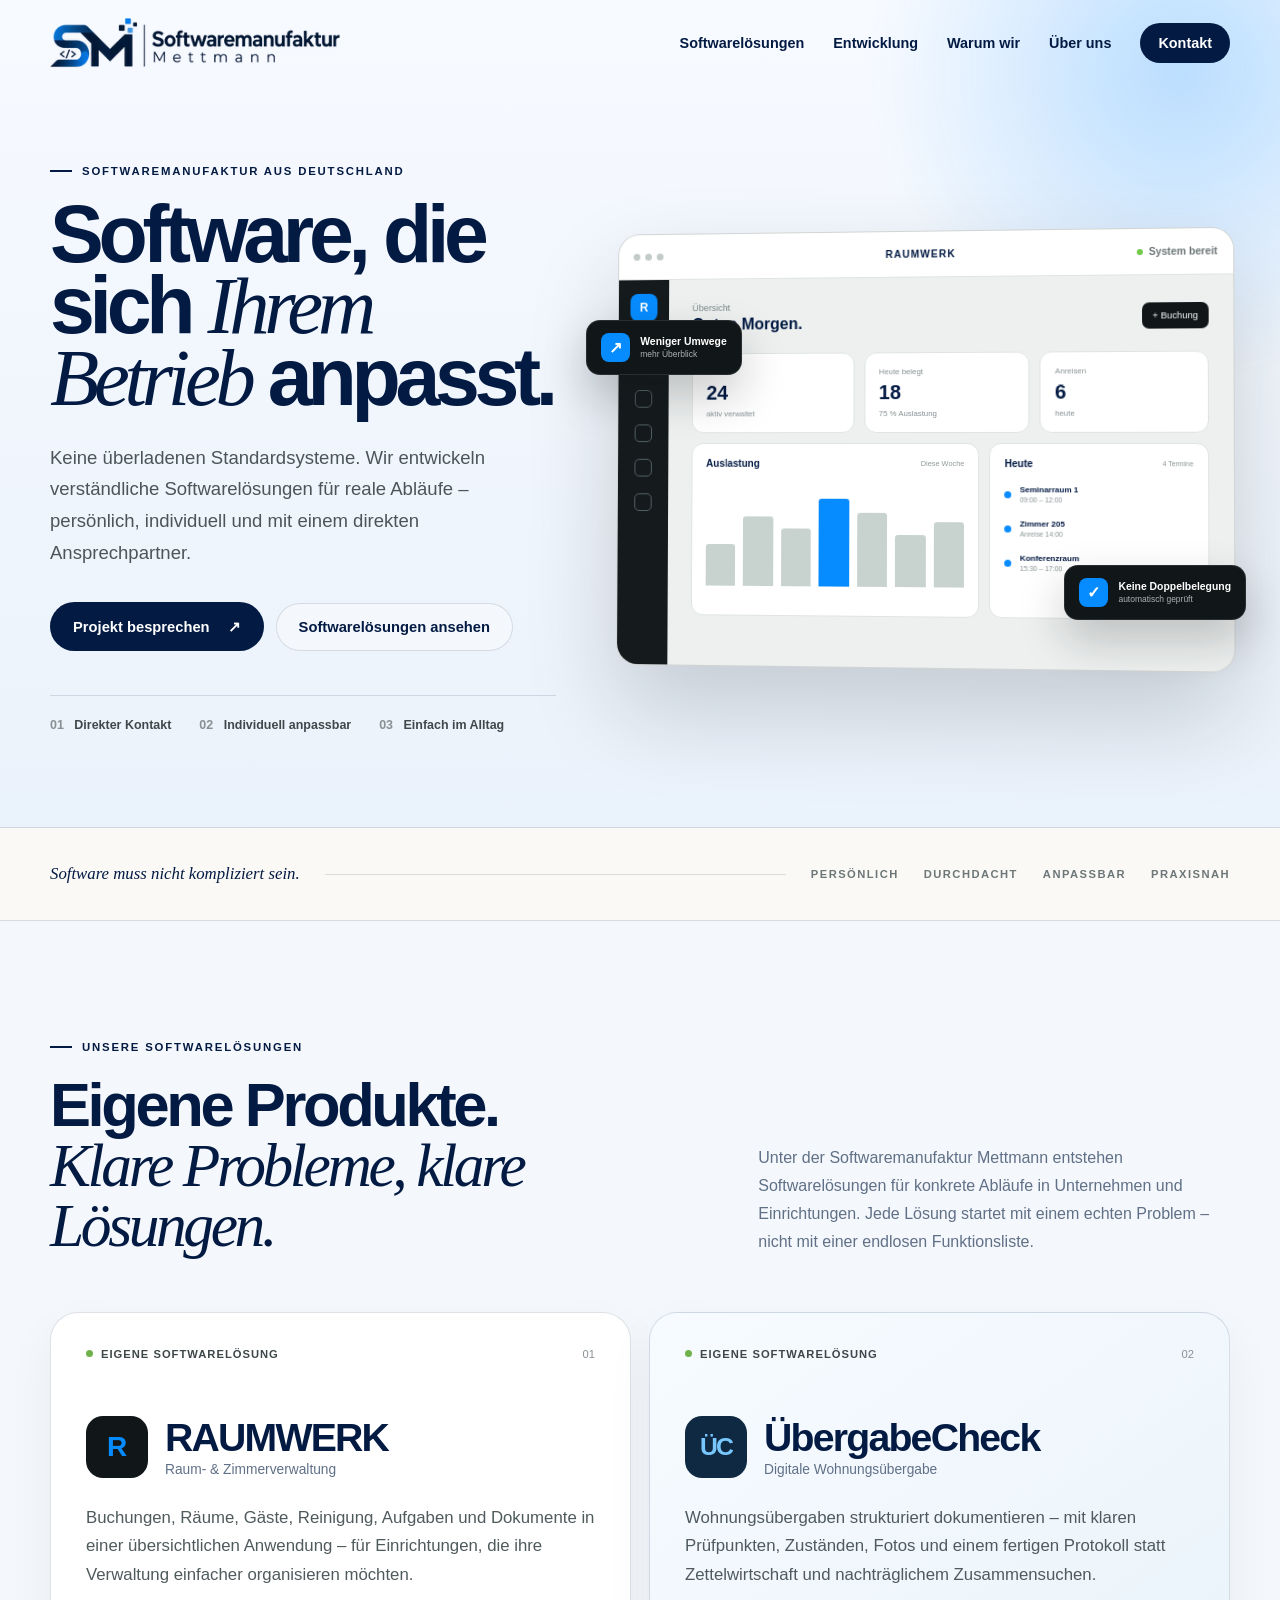
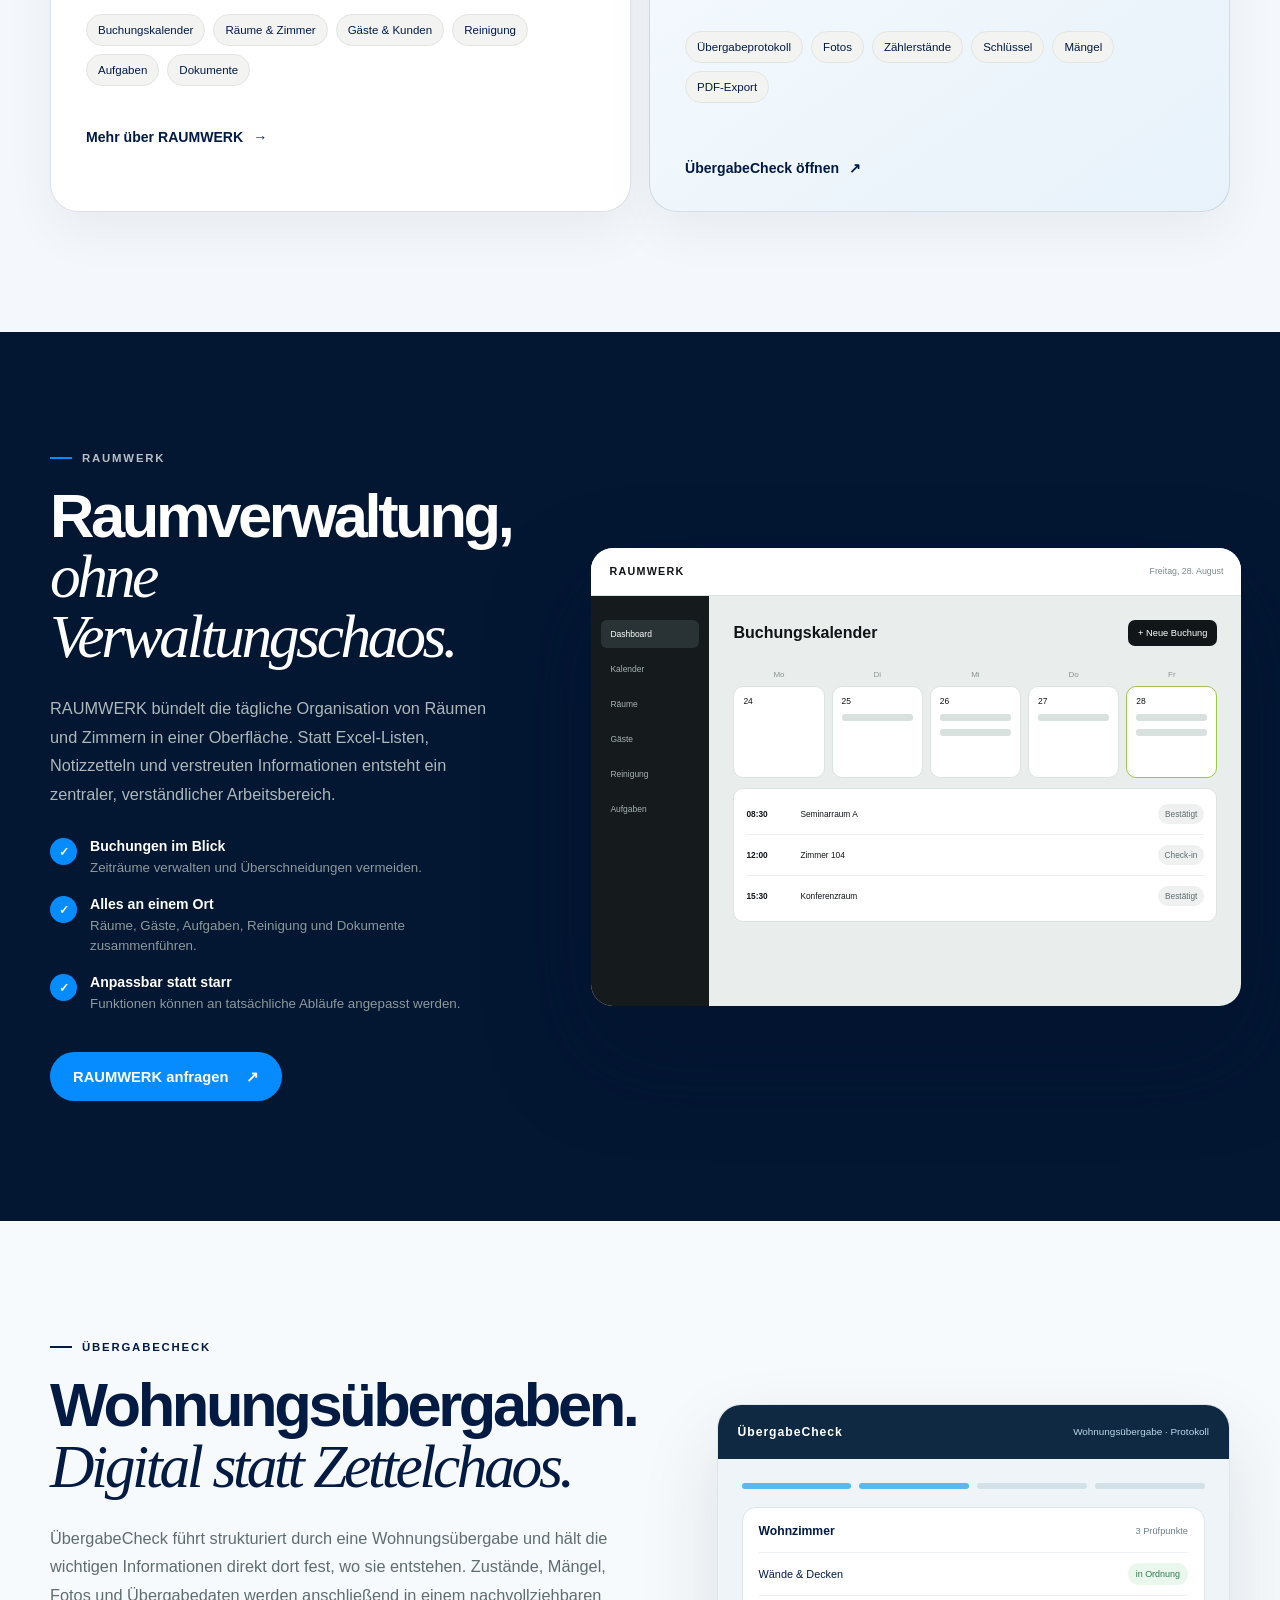
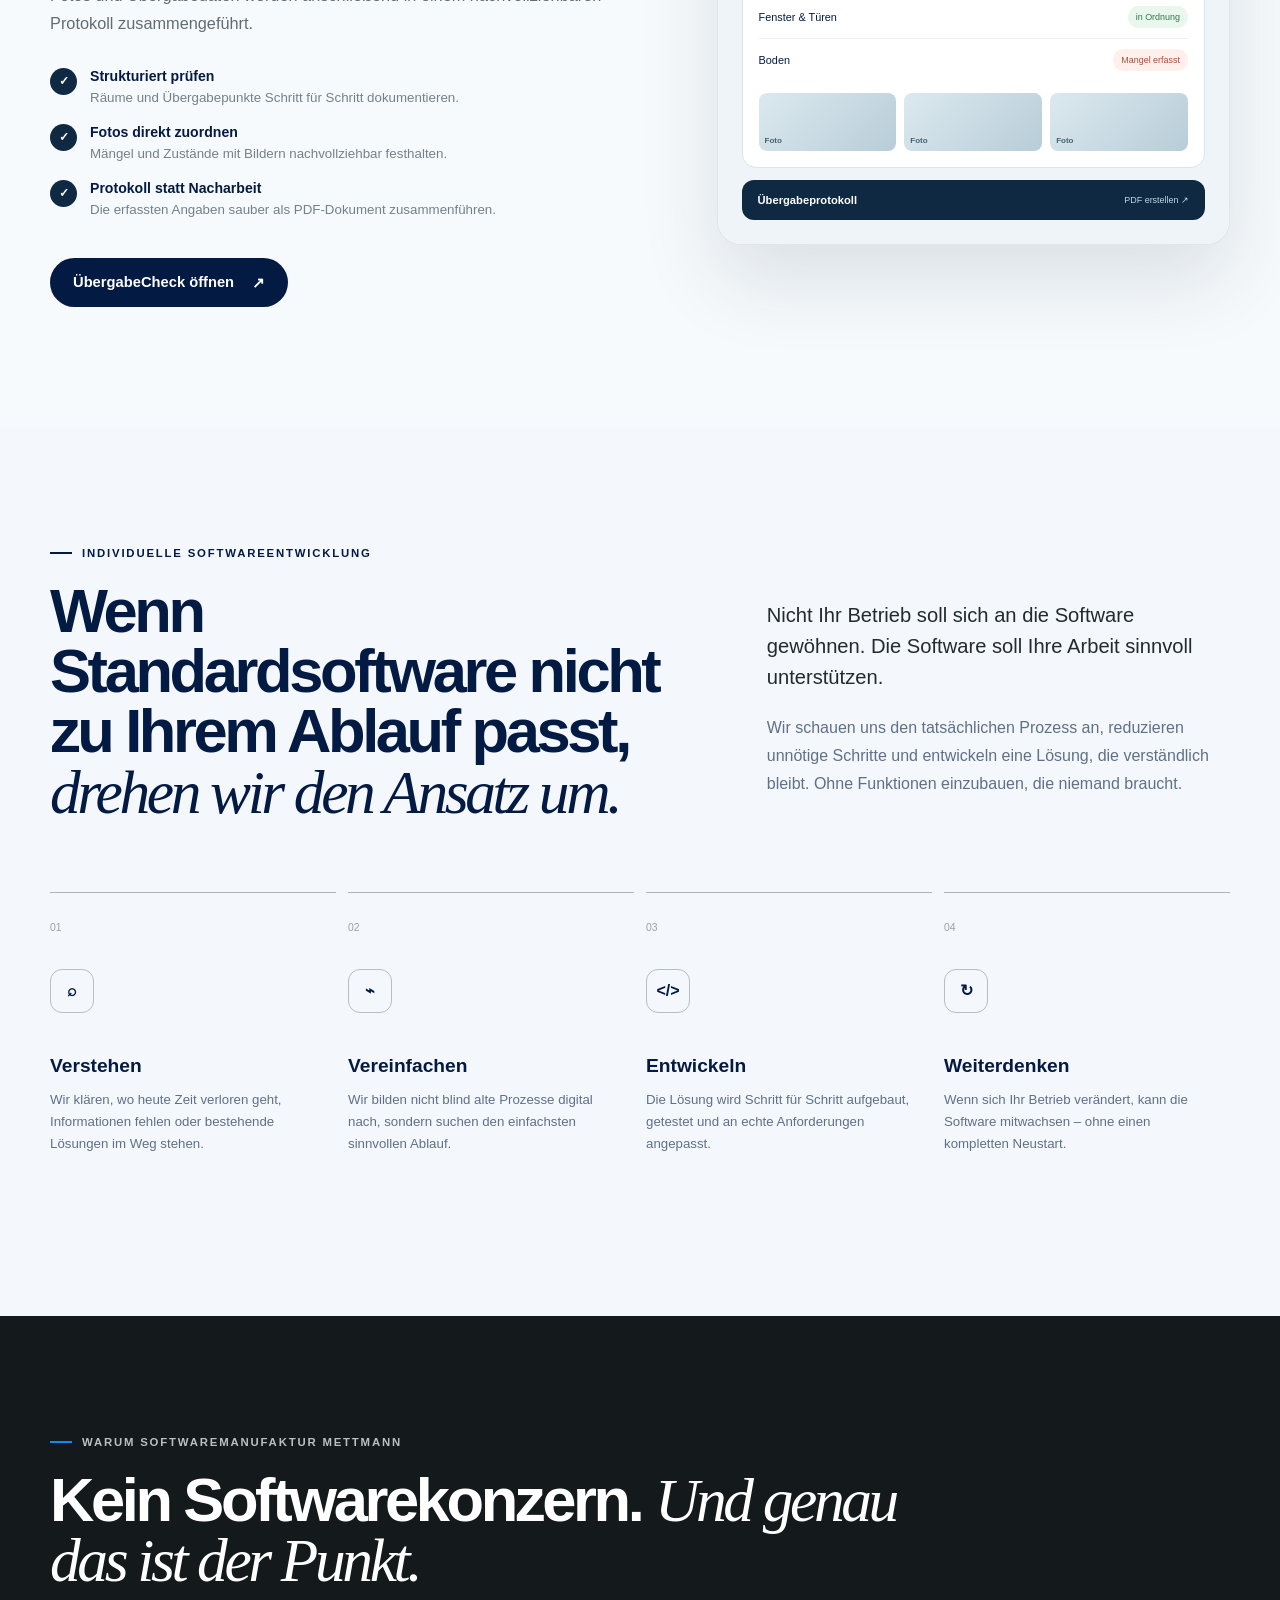
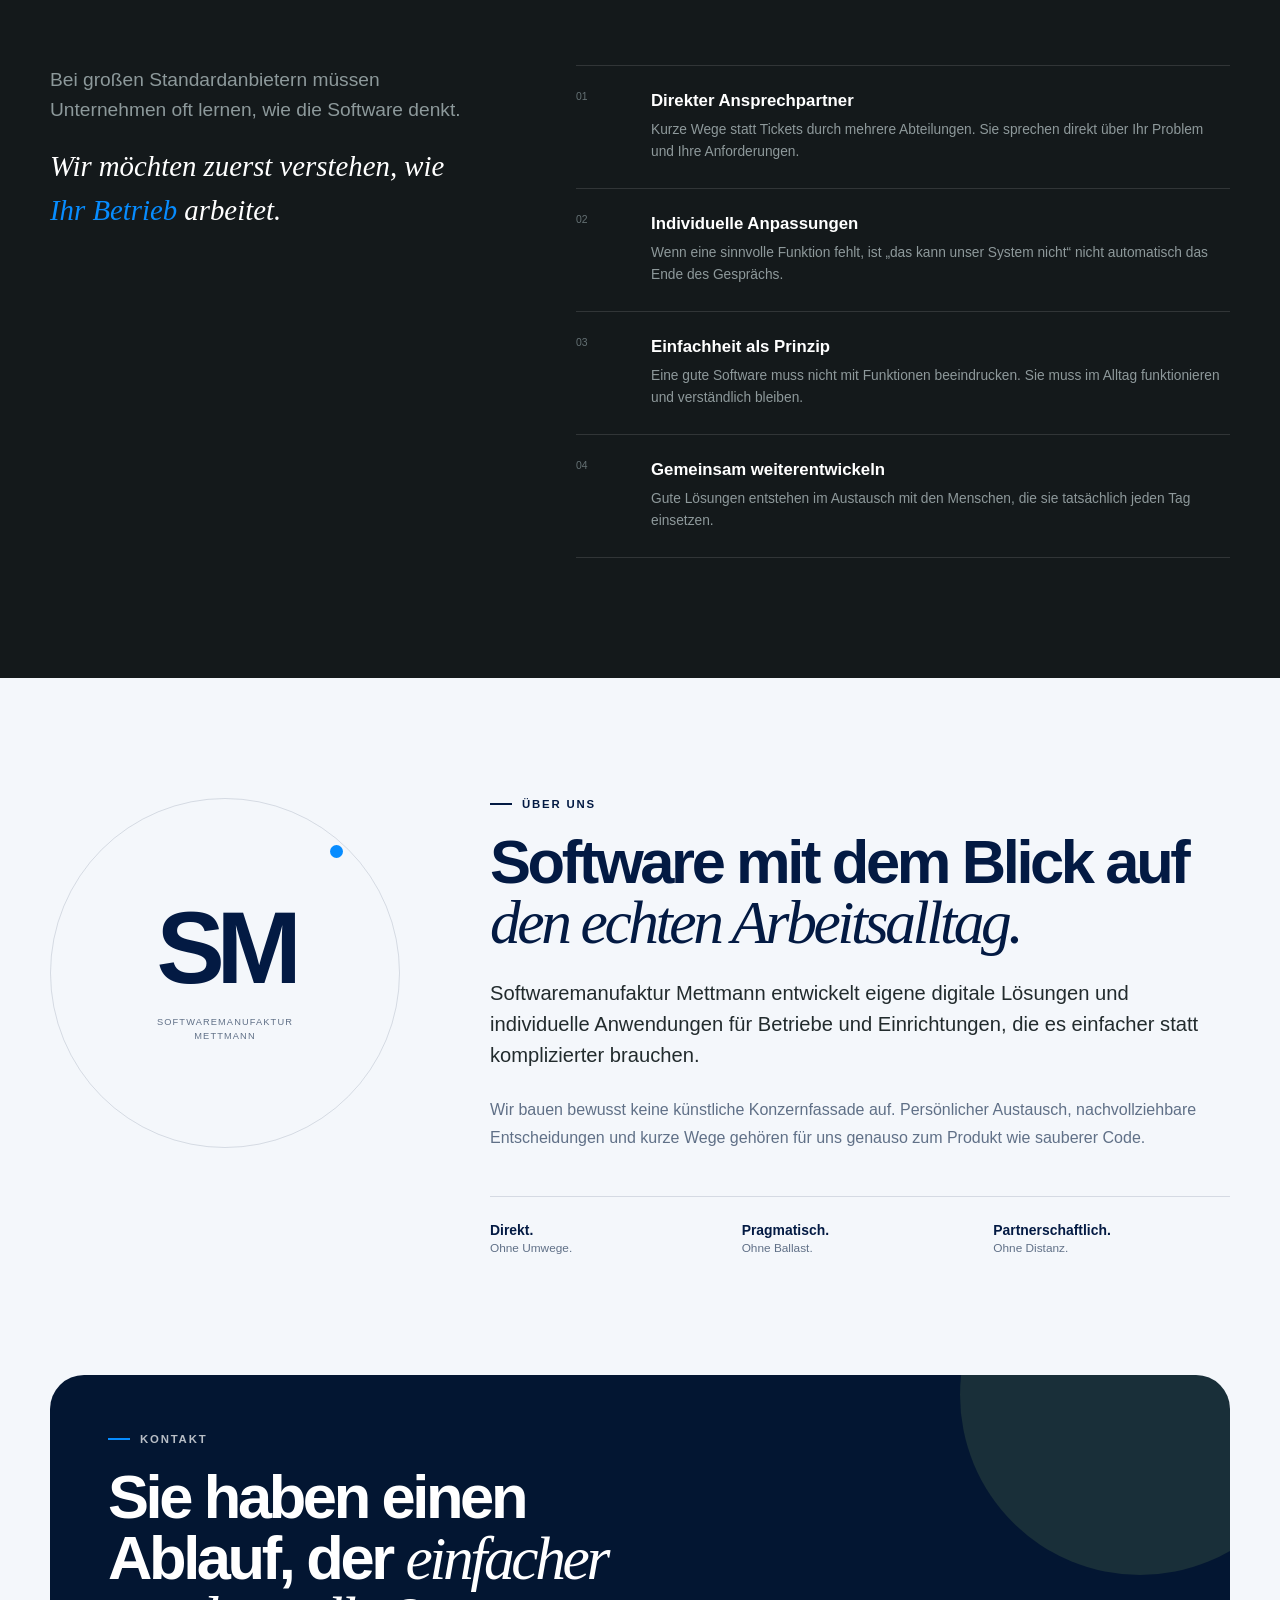
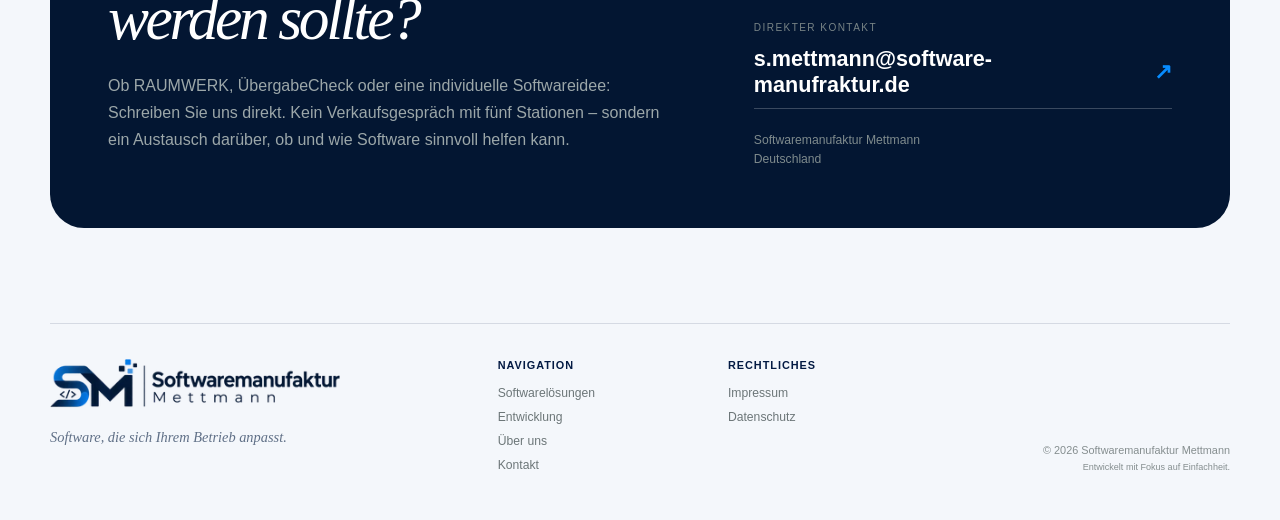
==== commit af1c9853: "Direkten Link zu ÜbergabeCheck ergänzen" ====
--- a/index.html
+++ b/index.html
@@ -142,7 +142,7 @@
             <div class="feature-tags">
               <span>Übergabeprotokoll</span><span>Fotos</span><span>Zählerstände</span><span>Schlüssel</span><span>Mängel</span><span>PDF-Export</span>
             </div>
-            <a class="text-link" href="#uebergabecheck-detail">Mehr über ÜbergabeCheck <span>→</span></a>
+            <a class="text-link" href="https://smettmann.github.io/uebergabecheck/" target="_blank" rel="noopener noreferrer">ÜbergabeCheck öffnen <span>↗</span></a>
           </article>
         </div>
       </div>
@@ -190,7 +190,7 @@
             <li><span>✓</span><div><b>Fotos direkt zuordnen</b><small>Mängel und Zustände mit Bildern nachvollziehbar festhalten.</small></div></li>
             <li><span>✓</span><div><b>Protokoll statt Nacharbeit</b><small>Die erfassten Angaben sauber als PDF-Dokument zusammenführen.</small></div></li>
           </ul>
-          <a class="button button-primary" href="#kontakt">ÜbergabeCheck anfragen <span>↗</span></a>
+          <a class="button button-primary" href="https://smettmann.github.io/uebergabecheck/" target="_blank" rel="noopener noreferrer">ÜbergabeCheck öffnen <span>↗</span></a>
         </div>
 
         <div class="handover-preview reveal reveal-delay" aria-hidden="true">
--- a/products.css
+++ b/products.css
@@ -1 +1 @@
-.product-grid{grid-template-columns:repeat(2,minmax(0,1fr))}.product-card{min-height:500px}.product-uebergabe{background:linear-gradient(145deg,#f7fbff 0%,#e8f2fa 100%);box-shadow:0 20px 50px rgba(17,23,25,.05);display:flex;flex-direction:column}.uebergabe-mark{width:62px;height:62px;border-radius:17px;background:#0f2942;color:#78c8ff;display:grid;place-items:center;font-size:1.55rem;font-weight:900;letter-spacing:-.08em}.product-uebergabe .feature-tags{margin-bottom:42px}.product-uebergabe .text-link{margin-top:auto}.handover-section{background:#f7fafc;overflow:hidden}.handover-grid{display:grid;grid-template-columns:.9fr 1.1fr;gap:80px;align-items:center}.handover-copy h2{font-size:clamp(2.7rem,4.8vw,5.25rem);letter-spacing:-.055em;line-height:.98;margin-bottom:28px}.handover-copy h2 em{font-family:Georgia,"Times New Roman",serif;font-weight:400}.handover-copy>p:not(.eyebrow){color:#5f6d73;line-height:1.75;font-size:1.02rem;margin-bottom:30px}.handover-list{list-style:none;padding:0;margin:28px 0 38px;display:grid;gap:16px}.handover-list li{display:flex;gap:13px;align-items:flex-start}.handover-list li>span{width:27px;height:27px;flex:0 0 27px;border-radius:50%;background:#0f2942;color:#fff;display:grid;place-items:center;font-size:.75rem;font-weight:900}.handover-list div{display:flex;flex-direction:column;gap:4px}.handover-list b{font-size:.88rem}.handover-list small{color:#748188;line-height:1.5}.handover-preview{background:#fff;border:1px solid rgba(15,41,66,.12);border-radius:24px;box-shadow:0 35px 80px rgba(15,41,66,.12);overflow:hidden;transform:rotate(-1deg)}.handover-preview-top{height:54px;background:#0f2942;color:#fff;padding:0 20px;display:flex;align-items:center;justify-content:space-between}.handover-preview-top strong{font-size:.76rem;letter-spacing:.08em}.handover-preview-top span{font-size:.62rem;color:#b9d8ea}.handover-preview-body{padding:24px;background:#eef4f7}.handover-progress{display:grid;grid-template-columns:repeat(4,1fr);gap:8px;margin-bottom:18px}.handover-progress span{height:6px;border-radius:999px;background:#d3e0e7}.handover-progress span:first-child,.handover-progress span:nth-child(2){background:#58b9ef}.handover-card{background:#fff;border:1px solid #dbe5ea;border-radius:14px;padding:16px;margin-top:10px}.handover-card-head{display:flex;justify-content:space-between;align-items:center;margin-bottom:14px}.handover-card-head b{font-size:.76rem}.handover-card-head small{font-size:.58rem;color:#718088}.handover-check{display:grid;grid-template-columns:1fr auto;align-items:center;gap:10px;padding:10px 0;border-top:1px solid #edf1f3;font-size:.68rem}.handover-check:first-of-type{border-top:0}.handover-check em{font-style:normal;font-size:.56rem;border-radius:999px;padding:6px 8px;background:#eaf7ed;color:#2f7650}.handover-check em.issue{background:#fff0ec;color:#a64d38}.handover-photo-row{display:grid;grid-template-columns:repeat(3,1fr);gap:8px;margin-top:12px}.handover-photo-row i{height:58px;border-radius:8px;background:linear-gradient(135deg,#dce9ef,#b8cdd8);position:relative}.handover-photo-row i::after{content:"Foto";position:absolute;inset:auto 6px 6px;color:#49616d;font-style:normal;font-size:.5rem;font-weight:700}.handover-pdf{margin-top:12px;background:#0f2942;color:#fff;border-radius:12px;padding:14px 16px;display:flex;align-items:center;justify-content:space-between}.handover-pdf b{font-size:.7rem}.handover-pdf span{font-size:.56rem;color:#b9d8ea}.@media(max-width:900px){.product-grid{grid-template-columns:1fr}.handover-grid{grid-template-columns:1fr;gap:45px}.product-card{min-height:auto}.handover-preview{transform:none}}+.product-grid{grid-template-columns:repeat(2,minmax(0,1fr))}.product-card{min-height:500px}.product-uebergabe{background:linear-gradient(145deg,#f7fbff 0%,#e8f2fa 100%);box-shadow:0 20px 50px rgba(17,23,25,.05);display:flex;flex-direction:column}.uebergabe-mark{width:62px;height:62px;border-radius:17px;background:#0f2942;color:#78c8ff;display:grid;place-items:center;font-size:1.55rem;font-weight:900;letter-spacing:-.08em}.product-uebergabe .feature-tags{margin-bottom:42px}.product-uebergabe .text-link{margin-top:auto}.handover-section{background:#f7fafc;overflow:hidden}.handover-grid{display:grid;grid-template-columns:.9fr 1.1fr;gap:80px;align-items:center}.handover-copy h2{font-size:clamp(2.7rem,4.8vw,5.25rem);letter-spacing:-.055em;line-height:.98;margin-bottom:28px}.handover-copy h2 em{font-family:Georgia,"Times New Roman",serif;font-weight:400}.handover-copy>p:not(.eyebrow){color:#5f6d73;line-height:1.75;font-size:1.02rem;margin-bottom:30px}.handover-list{list-style:none;padding:0;margin:28px 0 38px;display:grid;gap:16px}.handover-list li{display:flex;gap:13px;align-items:flex-start}.handover-list li>span{width:27px;height:27px;flex:0 0 27px;border-radius:50%;background:#0f2942;color:#fff;display:grid;place-items:center;font-size:.75rem;font-weight:900}.handover-list div{display:flex;flex-direction:column;gap:4px}.handover-list b{font-size:.88rem}.handover-list small{color:#748188;line-height:1.5}.handover-preview{background:#fff;border:1px solid rgba(15,41,66,.12);border-radius:24px;box-shadow:0 35px 80px rgba(15,41,66,.12);overflow:hidden;transform:rotate(-1deg)}.handover-preview-top{height:54px;background:#0f2942;color:#fff;padding:0 20px;display:flex;align-items:center;justify-content:space-between}.handover-preview-top strong{font-size:.76rem;letter-spacing:.08em}.handover-preview-top span{font-size:.62rem;color:#b9d8ea}.handover-preview-body{padding:24px;background:#eef4f7}.handover-progress{display:grid;grid-template-columns:repeat(4,1fr);gap:8px;margin-bottom:18px}.handover-progress span{height:6px;border-radius:999px;background:#d3e0e7}.handover-progress span:first-child,.handover-progress span:nth-child(2){background:#58b9ef}.handover-card{background:#fff;border:1px solid #dbe5ea;border-radius:14px;padding:16px;margin-top:10px}.handover-card-head{display:flex;justify-content:space-between;align-items:center;margin-bottom:14px}.handover-card-head b{font-size:.76rem}.handover-card-head small{font-size:.58rem;color:#718088}.handover-check{display:grid;grid-template-columns:1fr auto;align-items:center;gap:10px;padding:10px 0;border-top:1px solid #edf1f3;font-size:.68rem}.handover-check:first-of-type{border-top:0}.handover-check em{font-style:normal;font-size:.56rem;border-radius:999px;padding:6px 8px;background:#eaf7ed;color:#2f7650}.handover-check em.issue{background:#fff0ec;color:#a64d38}.handover-photo-row{display:grid;grid-template-columns:repeat(3,1fr);gap:8px;margin-top:12px}.handover-photo-row i{height:58px;border-radius:8px;background:linear-gradient(135deg,#dce9ef,#b8cdd8);position:relative}.handover-photo-row i::after{content:"Foto";position:absolute;inset:auto 6px 6px;color:#49616d;font-style:normal;font-size:.5rem;font-weight:700}.handover-pdf{margin-top:12px;background:#0f2942;color:#fff;border-radius:12px;padding:14px 16px;display:flex;align-items:center;justify-content:space-between}.handover-pdf b{font-size:.7rem}.handover-pdf span{font-size:.56rem;color:#b9d8ea}@media(max-width:900px){.product-grid{grid-template-columns:1fr}.handover-grid{grid-template-columns:1fr;gap:45px}.product-card{min-height:auto}.handover-preview{transform:none}}
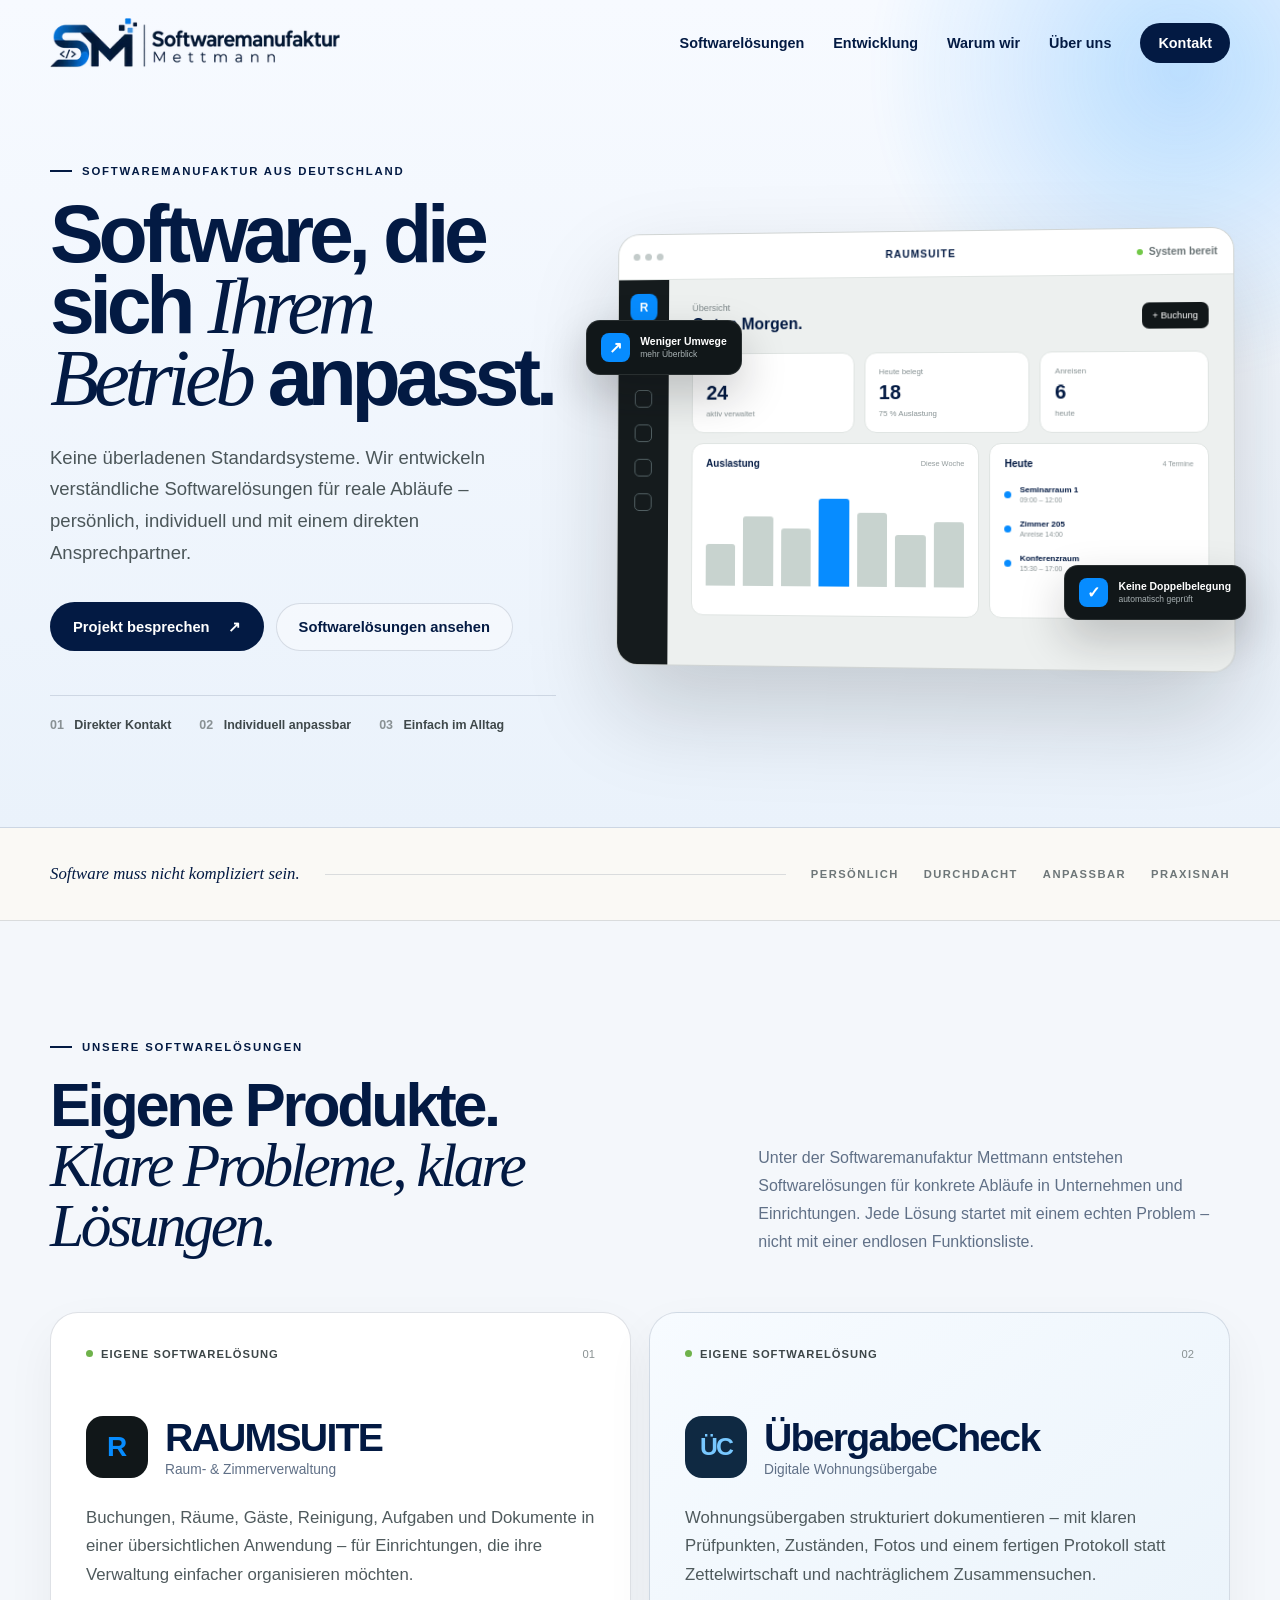
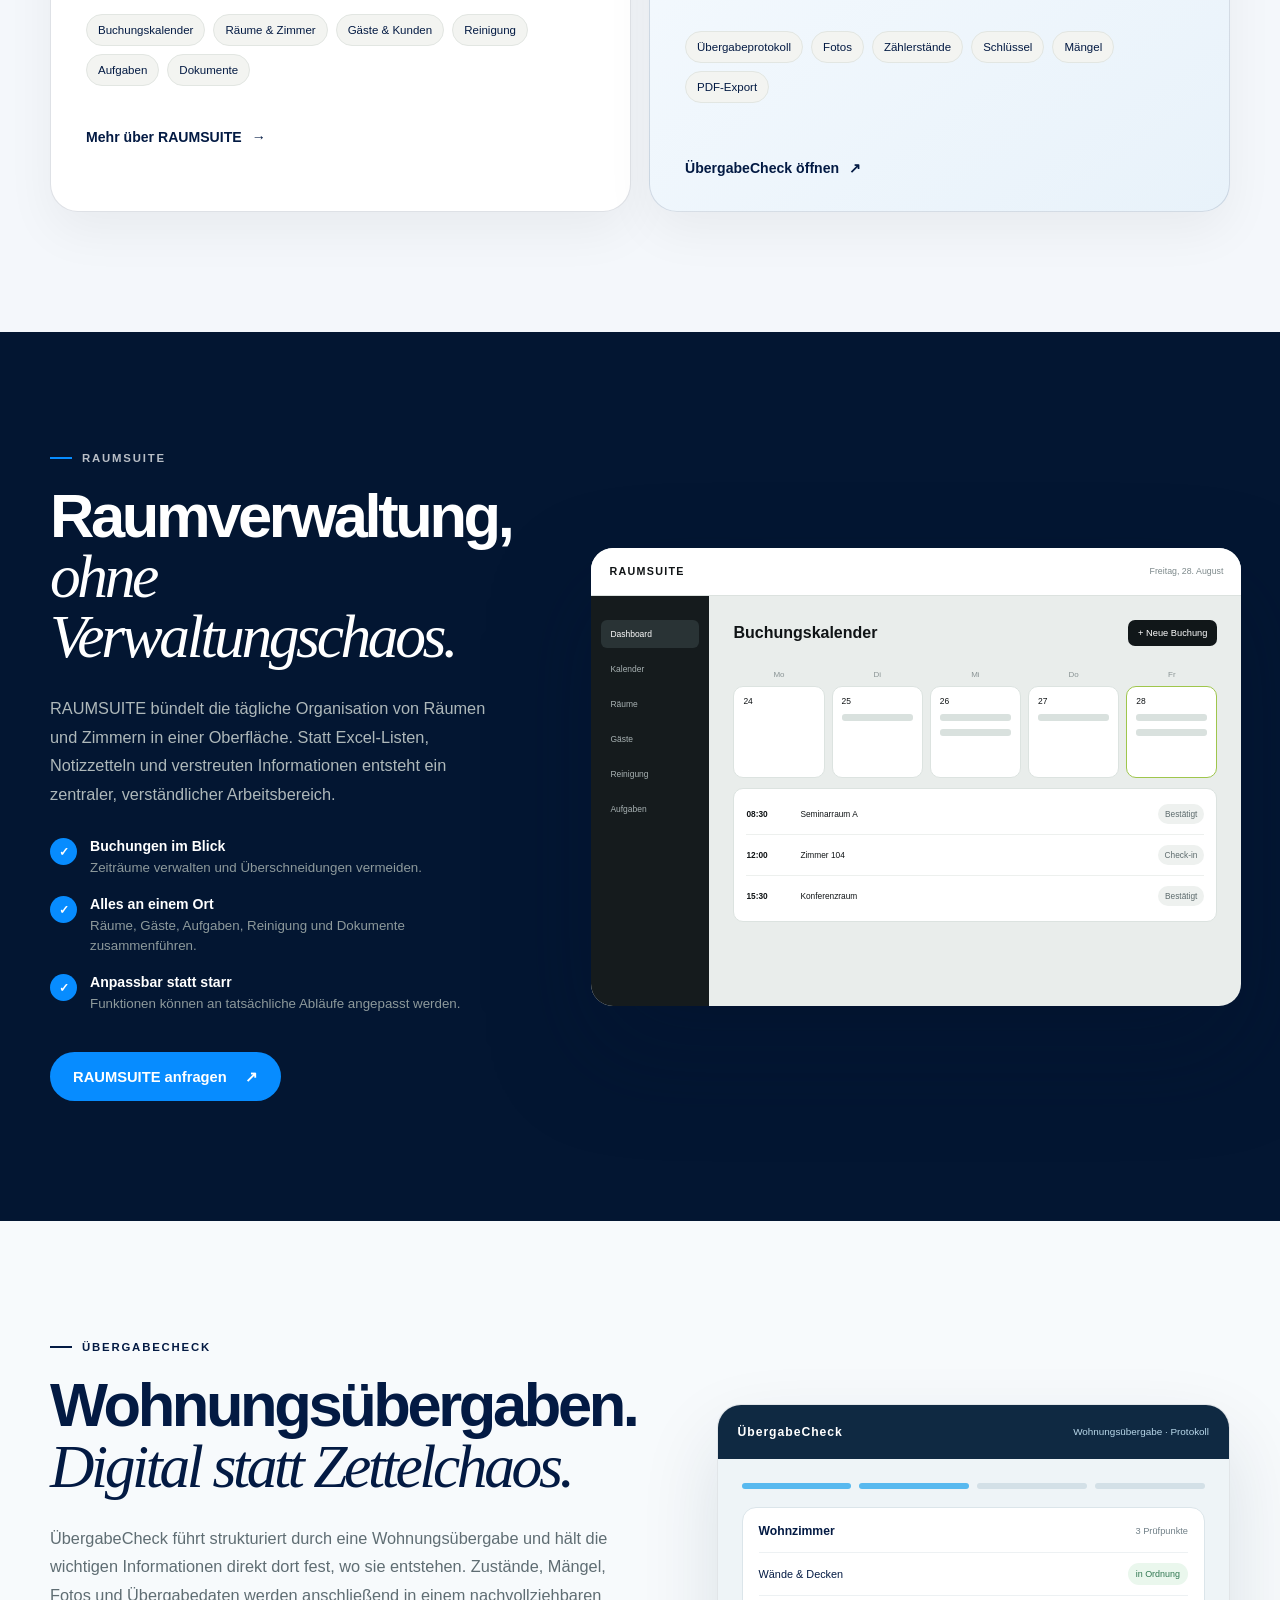
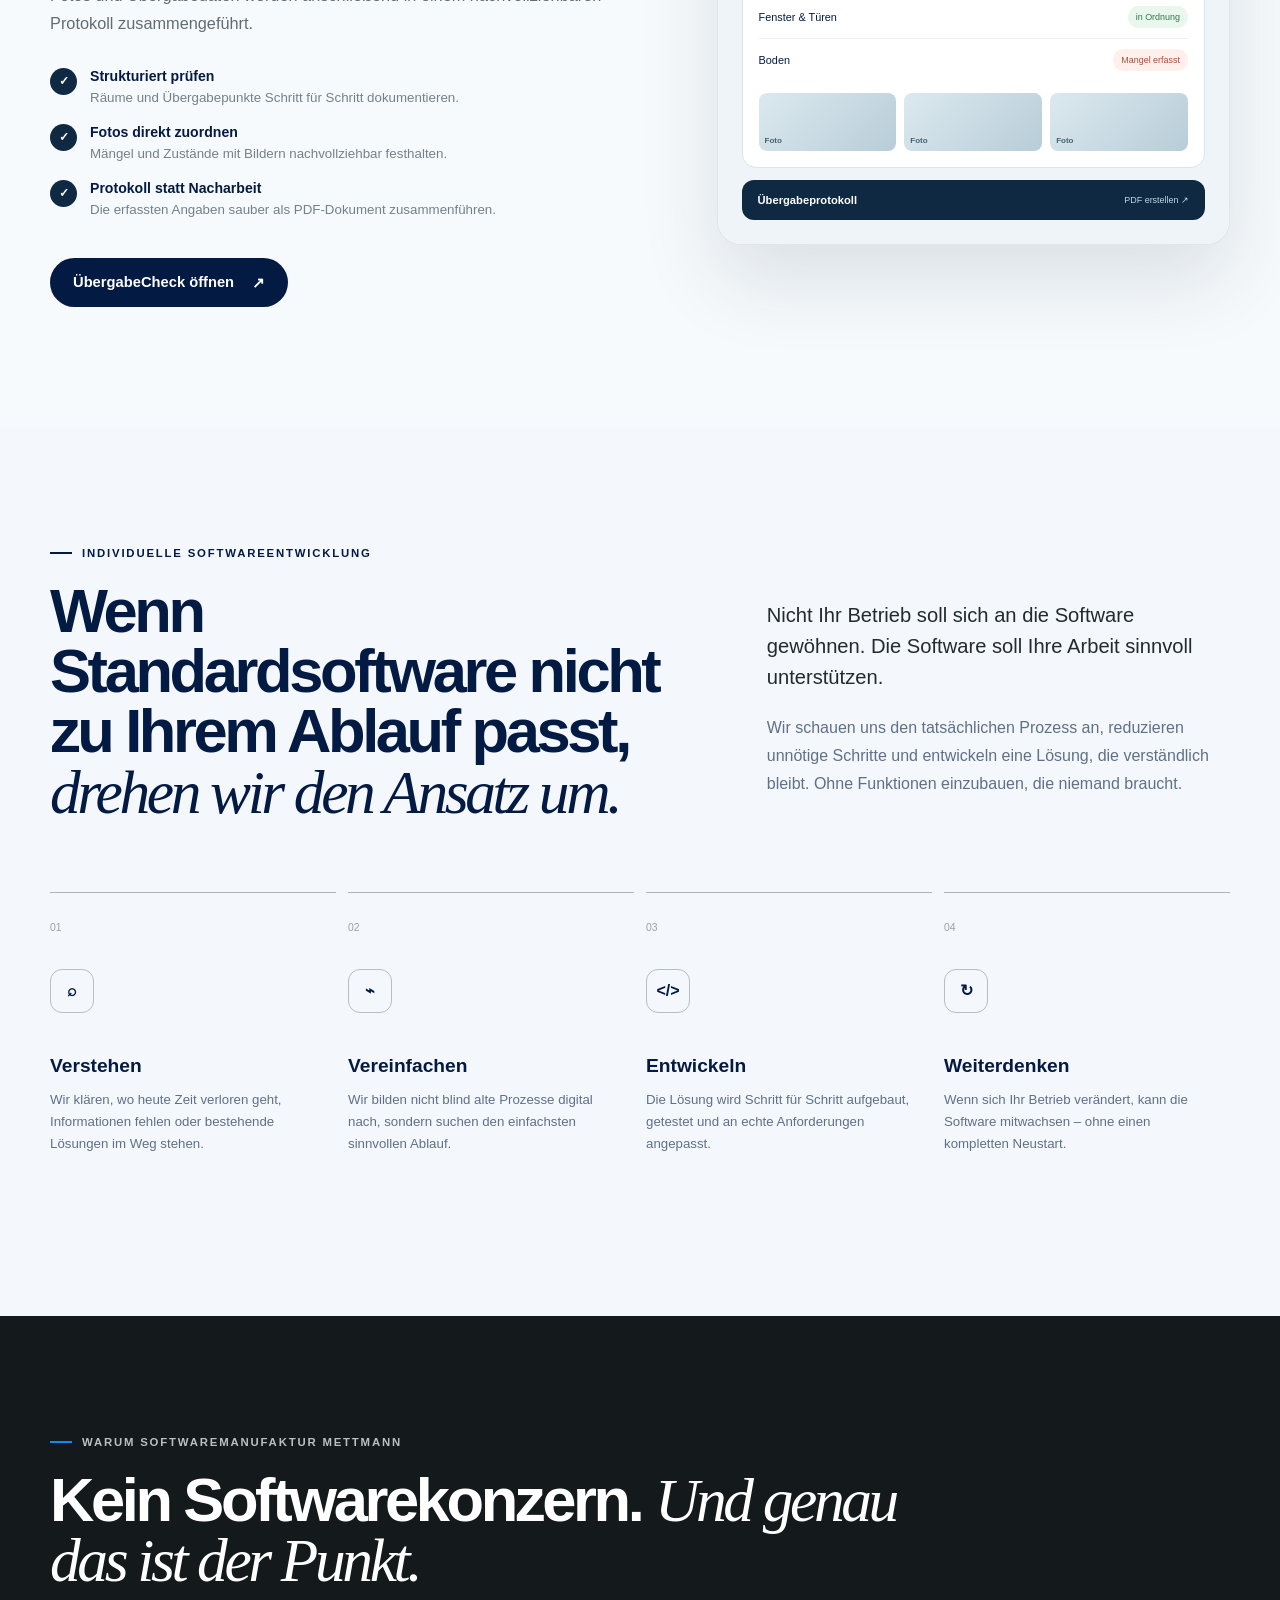
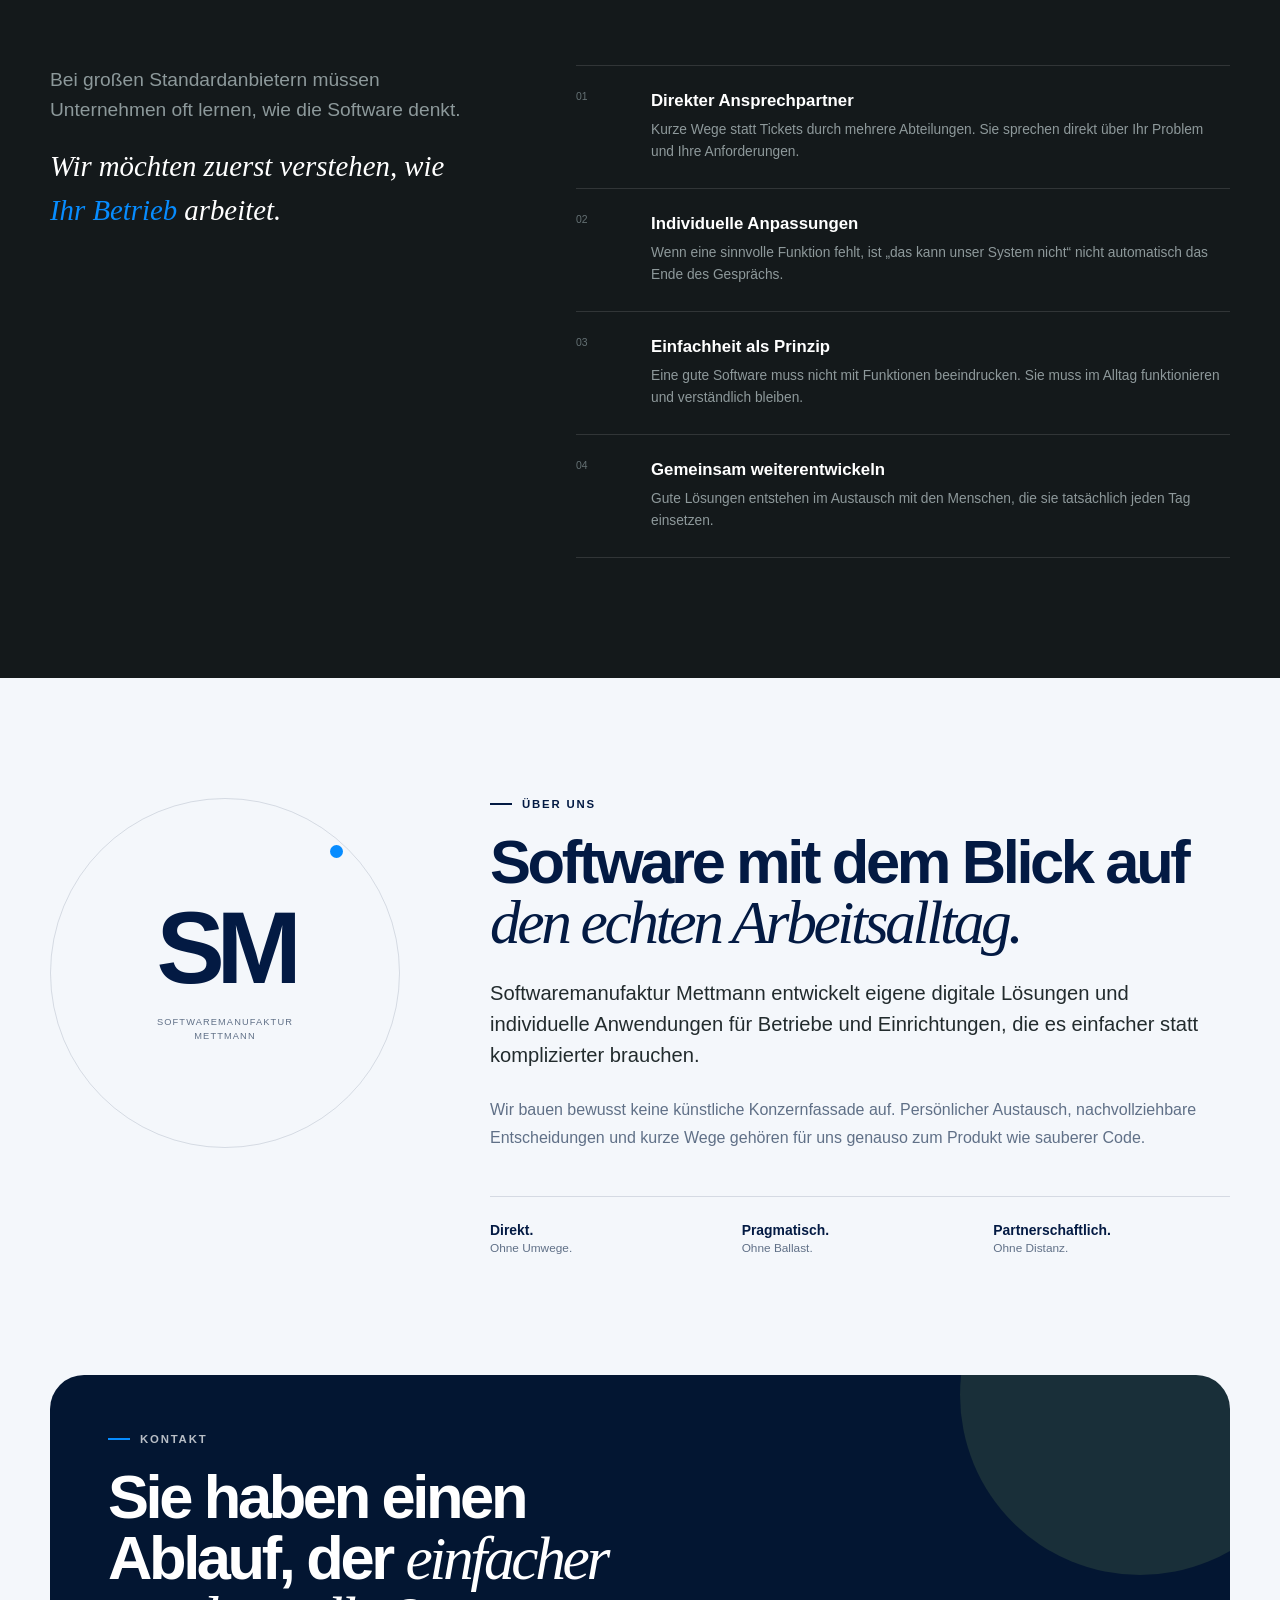
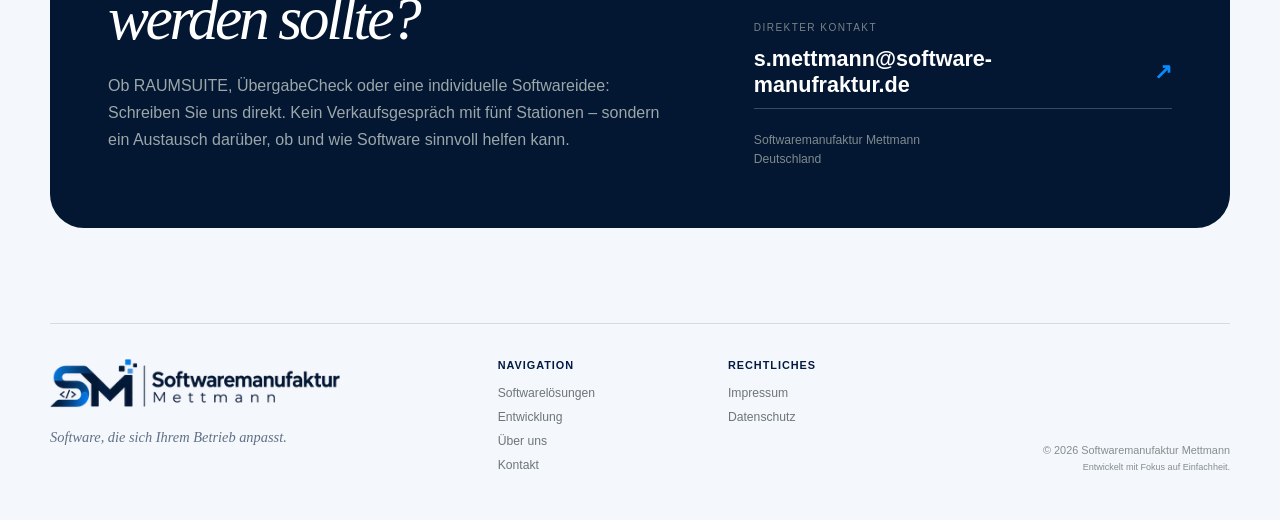
==== commit c4bbbd49: "Rename RAUMWERK to RAUMSUITE across company website" ====
--- a/index.html
+++ b/index.html
@@ -3,7 +3,7 @@
 <head>
   <meta charset="utf-8">
   <meta name="viewport" content="width=device-width, initial-scale=1">
-  <meta name="description" content="Softwaremanufaktur Mettmann entwickelt eigene und individuelle Softwarelösungen wie RAUMWERK und ÜbergabeCheck – verständlich, praxisnah und an reale Abläufe angepasst.">
+  <meta name="description" content="Softwaremanufaktur Mettmann entwickelt eigene und individuelle Softwarelösungen wie RAUMSUITE und ÜbergabeCheck – verständlich, praxisnah und an reale Abläufe angepasst.">
   <meta name="theme-color" content="#101416">
   <title>Softwaremanufaktur Mettmann – Software, die sich Ihrem Betrieb anpasst.</title>
   <link rel="stylesheet" href="styles.css">
@@ -57,7 +57,7 @@
           <div class="visual-window">
             <div class="window-top">
               <div class="window-dots"><i></i><i></i><i></i></div>
-              <span>RAUMWERK</span>
+              <span>RAUMSUITE</span>
               <span class="window-status"><i></i> System bereit</span>
             </div>
             <div class="window-body">
@@ -123,13 +123,13 @@
             <div class="product-topline"><span class="product-status"><i></i> Eigene Softwarelösung</span><span>01</span></div>
             <div class="product-title">
               <div class="raumwerk-mark" aria-hidden="true">R</div>
-              <div><h3>RAUMWERK</h3><p>Raum- & Zimmerverwaltung</p></div>
+              <div><h3>RAUMSUITE</h3><p>Raum- & Zimmerverwaltung</p></div>
             </div>
             <p class="product-copy">Buchungen, Räume, Gäste, Reinigung, Aufgaben und Dokumente in einer übersichtlichen Anwendung – für Einrichtungen, die ihre Verwaltung einfacher organisieren möchten.</p>
             <div class="feature-tags">
               <span>Buchungskalender</span><span>Räume & Zimmer</span><span>Gäste & Kunden</span><span>Reinigung</span><span>Aufgaben</span><span>Dokumente</span>
             </div>
-            <a class="text-link" href="#raumwerk-detail">Mehr über RAUMWERK <span>→</span></a>
+            <a class="text-link" href="#raumwerk-detail">Mehr über RAUMSUITE <span>→</span></a>
           </article>
 
           <article class="product-card product-uebergabe reveal reveal-delay" id="uebergabecheck">
@@ -151,19 +151,19 @@
     <section class="section room-section" id="raumwerk-detail">
       <div class="container room-grid">
         <div class="room-copy reveal">
-          <p class="eyebrow light"><span></span> RAUMWERK</p>
+          <p class="eyebrow light"><span></span> RAUMSUITE</p>
           <h2>Raumverwaltung, <em>ohne Verwaltungschaos.</em></h2>
-          <p>RAUMWERK bündelt die tägliche Organisation von Räumen und Zimmern in einer Oberfläche. Statt Excel-Listen, Notizzetteln und verstreuten Informationen entsteht ein zentraler, verständlicher Arbeitsbereich.</p>
+          <p>RAUMSUITE bündelt die tägliche Organisation von Räumen und Zimmern in einer Oberfläche. Statt Excel-Listen, Notizzetteln und verstreuten Informationen entsteht ein zentraler, verständlicher Arbeitsbereich.</p>
           <ul class="check-list">
             <li><span>✓</span><div><b>Buchungen im Blick</b><small>Zeiträume verwalten und Überschneidungen vermeiden.</small></div></li>
             <li><span>✓</span><div><b>Alles an einem Ort</b><small>Räume, Gäste, Aufgaben, Reinigung und Dokumente zusammenführen.</small></div></li>
             <li><span>✓</span><div><b>Anpassbar statt starr</b><small>Funktionen können an tatsächliche Abläufe angepasst werden.</small></div></li>
           </ul>
-          <a class="button button-light" href="#kontakt">RAUMWERK anfragen <span>↗</span></a>
+          <a class="button button-light" href="#kontakt">RAUMSUITE anfragen <span>↗</span></a>
         </div>
 
         <div class="room-interface reveal reveal-delay" aria-hidden="true">
-          <div class="room-ui-top"><strong>RAUMWERK</strong><span>Freitag, 28. August</span></div>
+          <div class="room-ui-top"><strong>RAUMSUITE</strong><span>Freitag, 28. August</span></div>
           <div class="room-ui-body">
             <div class="room-ui-nav">
               <span class="active">Dashboard</span><span>Kalender</span><span>Räume</span><span>Gäste</span><span>Reinigung</span><span>Aufgaben</span>
@@ -269,7 +269,7 @@
         <div class="contact-copy">
           <p class="eyebrow light"><span></span> Kontakt</p>
           <h2>Sie haben einen Ablauf, der <em>einfacher werden sollte?</em></h2>
-          <p>Ob RAUMWERK, ÜbergabeCheck oder eine individuelle Softwareidee: Schreiben Sie uns direkt. Kein Verkaufsgespräch mit fünf Stationen – sondern ein Austausch darüber, ob und wie Software sinnvoll helfen kann.</p>
+          <p>Ob RAUMSUITE, ÜbergabeCheck oder eine individuelle Softwareidee: Schreiben Sie uns direkt. Kein Verkaufsgespräch mit fünf Stationen – sondern ein Austausch darüber, ob und wie Software sinnvoll helfen kann.</p>
         </div>
         <div class="contact-action">
           <small>Direkter Kontakt</small>
